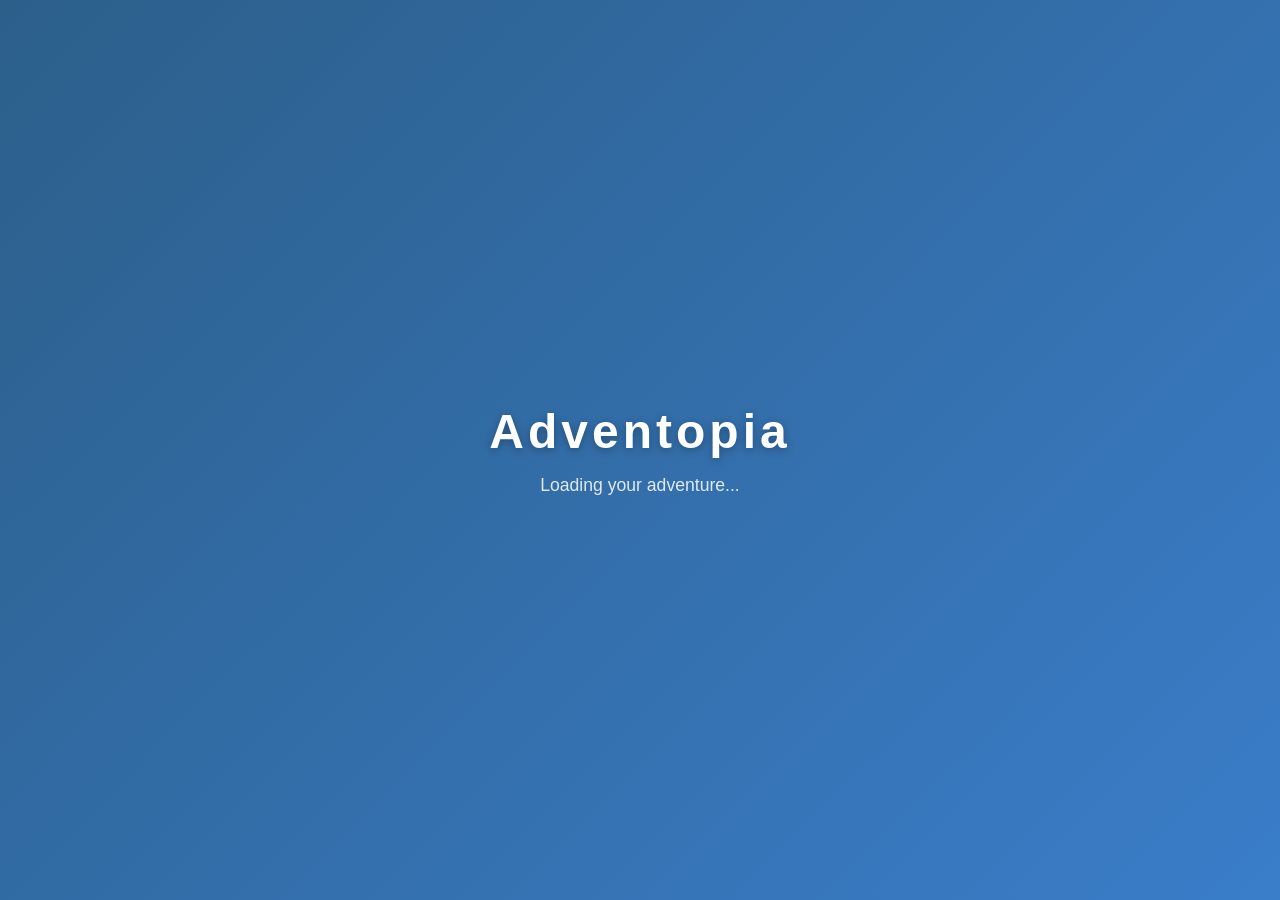
==== index.html @ 0a53fd62 "update" ====
<!DOCTYPE html>
<html lang="en">

<head>
  <meta charset="UTF-8" />
  <meta name="viewport" content="width=device-width, initial-scale=1.0" />
  <meta name="theme-color" content="#2C5F8A" />
  <meta name="description" content="Adventopia — Explore, Learn, Play" />
  
  <title>Adventopia</title>
  
  <!-- PWA Manifest -->
  <link rel="manifest" href="manifest.json" />
  
  <!-- Stylesheet -->
  <link rel="stylesheet" href="style.css" />
</head>

<body>
  
  <!-- LOADING SCREEN -->
  <div id="loading-screen">
    <h1>Adventopia</h1>
    <p>Loading your adventure...</p>
  </div>
  
  <!-- GAME CONTAINER -->
  <div id="game-container" class="hidden">
    
    <!-- HUD — top bar with inventory and buttons -->
    <div id="hud">
      <div id="inventory-bar"></div>
      <div id="hud-buttons">
        <button id="hint-btn">💡 Hint</button>
        <button id="audio-btn">🔊 Audio</button>
      </div>
    </div>
    
    <!-- SCENE AREA — where backgrounds and objects appear -->
    <div id="scene-area">
      <canvas id="game-canvas"></canvas>
    </div>
    
    <!-- DIALOGUE BOX — for NPC speech and story text -->
    <div id="dialogue-box" class="hidden">
      <p id="dialogue-text"></p>
      <button id="dialogue-close">OK</button>
    </div>
    
    <!-- PUZZLE OVERLAY — puzzle interface appears here -->
    <div id="puzzle-overlay" class="hidden">
      <div id="puzzle-container"></div>
    </div>
    
    <!-- HINT OVERLAY — Lumie appears here -->
    <div id="hint-overlay" class="hidden">
      <div id="hint-box">
        <p id="hint-text"></p>
        <button id="hint-close">Got it!</button>
      </div>
    </div>
    
    <!-- REWARD OVERLAY — badges and key pieces appear here -->
    <div id="reward-overlay" class="hidden">
      <div id="reward-box">
        <p id="reward-text"></p>
        <button id="reward-close">Brilliant!</button>
      </div>
    </div>
    
  </div>
  
  <!-- ERROR SCREEN -->
  <div id="error-screen" class="hidden">
    <h2>Oops!</h2>
    <p>Something didn't load correctly. Please restart the game.</p>
    <button onclick="location.reload()">Try Again</button>
  </div>
  
  <!-- Service Worker Registration -->
  <script>
    if ('serviceWorker' in navigator) {
      navigator.serviceWorker.register('service-worker.js')
        .then(() => console.log('Service Worker registered'))
        .catch((err) => console.log('Service Worker error:', err));
    }
  </script>
  
  <!-- Scene Art Engine -->
  <script src="scene-art.js"></script>

  <!-- Puzzle Logic -->
  <script src="puzzles.js"></script>

  <!-- Main Game Script -->
  <script src="main.js"></script>
  
</body>

</html>
---- style.css ----
/* =============================================
   ADVENTOPIA — Main Stylesheet
   ============================================= */

/* --- RESET & BASE --- */
* {
  margin: 0;
  padding: 0;
  box-sizing: border-box;
}

html, body {
  width: 100%;
  height: 100%;
  overflow: hidden;
  font-family: 'Segoe UI', Arial, sans-serif;
  background-color: #1a1a2e;
}

/* --- LOADING SCREEN --- */
#loading-screen {
  position: fixed;
  top: 0;
  left: 0;
  width: 100%;
  height: 100%;
  background: linear-gradient(135deg, #2C5F8A, #3A7DC9);
  display: flex;
  flex-direction: column;
  align-items: center;
  justify-content: center;
  z-index: 1000;
  color: white;
  text-align: center;
}

#loading-screen h1 {
  font-size: 3rem;
  font-weight: bold;
  letter-spacing: 4px;
  margin-bottom: 16px;
  text-shadow: 0 2px 8px rgba(0,0,0,0.3);
}

#loading-screen p {
  font-size: 1.1rem;
  opacity: 0.85;
}

/* --- UTILITY --- */
.hidden {
  display: none !important;
}

/* --- GAME CONTAINER --- */
#game-container {
  position: fixed;
  top: 0;
  left: 0;
  width: 100%;
  height: 100%;
  display: flex;
  flex-direction: column;
  background-color: #1a1a2e;
}

/* --- HUD --- */
#hud {
  width: 100%;
  height: 60px;
  background-color: #2C5F8A;
  display: flex;
  align-items: center;
  justify-content: space-between;
  padding: 0 16px;
  z-index: 100;
  box-shadow: 0 2px 6px rgba(0,0,0,0.3);
}

#inventory-bar {
  display: flex;
  align-items: center;
  gap: 8px;
  flex: 1;
}

.inventory-slot {
  width: 44px;
  height: 44px;
  background-color: rgba(255,255,255,0.15);
  border: 2px solid rgba(255,255,255,0.3);
  border-radius: 8px;
  display: flex;
  align-items: center;
  justify-content: center;
  font-size: 1.4rem;
}

#hud-buttons {
  display: flex;
  gap: 8px;
}

#hud-buttons button {
  background-color: rgba(255,255,255,0.2);
  color: white;
  border: 2px solid rgba(255,255,255,0.4);
  border-radius: 20px;
  padding: 6px 14px;
  font-size: 0.85rem;
  cursor: pointer;
  transition: background-color 0.2s;
}

#hud-buttons button:hover,
#hud-buttons button:active {
  background-color: rgba(255,255,255,0.35);
}

/* --- SCENE AREA --- */
#scene-area {
  flex: 1;
  position: relative;
  overflow: hidden;
  display: flex;
  align-items: center;
  justify-content: center;
}

#game-canvas {
  width: 100%;
  height: 100%;
  display: block;
}

/* --- DIALOGUE BOX --- */
#dialogue-box {
  position: absolute;
  bottom: 20px;
  left: 50%;
  transform: translateX(-50%);
  width: 90%;
  max-width: 600px;
  background-color: white;
  border-radius: 16px;
  padding: 20px 24px;
  box-shadow: 0 4px 20px rgba(0,0,0,0.3);
  z-index: 200;
  text-align: center;
}

#dialogue-text {
  font-size: 1rem;
  color: #333;
  line-height: 1.6;
  margin-bottom: 14px;
}

#dialogue-close {
  background-color: #2C5F8A;
  color: white;
  border: none;
  border-radius: 20px;
  padding: 8px 28px;
  font-size: 0.95rem;
  cursor: pointer;
  transition: background-color 0.2s;
}

#dialogue-close:hover,
#dialogue-close:active {
  background-color: #3A7DC9;
}

/* --- PUZZLE OVERLAY --- */
#puzzle-overlay {
  position: fixed;
  top: 0;
  left: 0;
  width: 100%;
  height: 100%;
  background-color: rgba(0,0,0,0.6);
  display: flex;
  align-items: center;
  justify-content: center;
  z-index: 300;
}

#puzzle-container {
  background-color: white;
  border-radius: 20px;
  padding: 28px;
  width: 90%;
  max-width: 560px;
  max-height: 85vh;
  overflow-y: auto;
  box-shadow: 0 8px 32px rgba(0,0,0,0.4);
  text-align: center;
}

/* --- HINT OVERLAY --- */
#hint-overlay {
  position: fixed;
  top: 0;
  left: 0;
  width: 100%;
  height: 100%;
  background-color: rgba(0,0,0,0.5);
  display: flex;
  align-items: center;
  justify-content: center;
  z-index: 400;
}

#hint-box {
  background: linear-gradient(135deg, #fffbe6, #fff8d0);
  border: 3px solid #f5c842;
  border-radius: 20px;
  padding: 28px;
  width: 85%;
  max-width: 460px;
  text-align: center;
  box-shadow: 0 6px 24px rgba(0,0,0,0.3);
}

#hint-text {
  font-size: 1rem;
  color: #444;
  line-height: 1.6;
  margin-bottom: 16px;
}

#hint-close {
  background-color: #f5c842;
  color: #333;
  border: none;
  border-radius: 20px;
  padding: 8px 28px;
  font-size: 0.95rem;
  cursor: pointer;
  font-weight: bold;
  transition: background-color 0.2s;
}

#hint-close:hover,
#hint-close:active {
  background-color: #e0b030;
}

/* --- REWARD OVERLAY --- */
#reward-overlay {
  position: fixed;
  top: 0;
  left: 0;
  width: 100%;
  height: 100%;
  background-color: rgba(0,0,0,0.55);
  display: flex;
  align-items: center;
  justify-content: center;
  z-index: 400;
}

#reward-box {
  background: linear-gradient(135deg, #e8f5e9, #c8e6c9);
  border: 3px solid #4CAF50;
  border-radius: 20px;
  padding: 32px;
  width: 85%;
  max-width: 460px;
  text-align: center;
  box-shadow: 0 6px 24px rgba(0,0,0,0.3);
}

#reward-text {
  font-size: 1.1rem;
  color: #2e7d32;
  line-height: 1.6;
  margin-bottom: 16px;
  font-weight: bold;
}

#reward-close {
  background-color: #4CAF50;
  color: white;
  border: none;
  border-radius: 20px;
  padding: 8px 28px;
  font-size: 0.95rem;
  cursor: pointer;
  font-weight: bold;
  transition: background-color 0.2s;
}

#reward-close:hover,
#reward-close:active {
  background-color: #388e3c;
}

/* --- ERROR SCREEN --- */
#error-screen {
  position: fixed;
  top: 0;
  left: 0;
  width: 100%;
  height: 100%;
  background-color: #1a1a2e;
  display: flex;
  flex-direction: column;
  align-items: center;
  justify-content: center;
  z-index: 999;
  color: white;
  text-align: center;
  padding: 24px;
}

#error-screen h2 {
  font-size: 2rem;
  margin-bottom: 12px;
  color: #ff6b6b;
}

#error-screen p {
  font-size: 1rem;
  opacity: 0.8;
  margin-bottom: 24px;
  max-width: 360px;
  line-height: 1.6;
}

#error-screen button {
  background-color: #3A7DC9;
  color: white;
  border: none;
  border-radius: 20px;
  padding: 10px 32px;
  font-size: 1rem;
  cursor: pointer;
}

/* --- RESPONSIVE --- */
@media (max-width: 480px) {
  #loading-screen h1 {
    font-size: 2.2rem;
  }

  #hud {
    height: 52px;
    padding: 0 10px;
  }

  .inventory-slot {
    width: 38px;
    height: 38px;
  }

  #puzzle-container {
    padding: 20px 16px;
  }
}
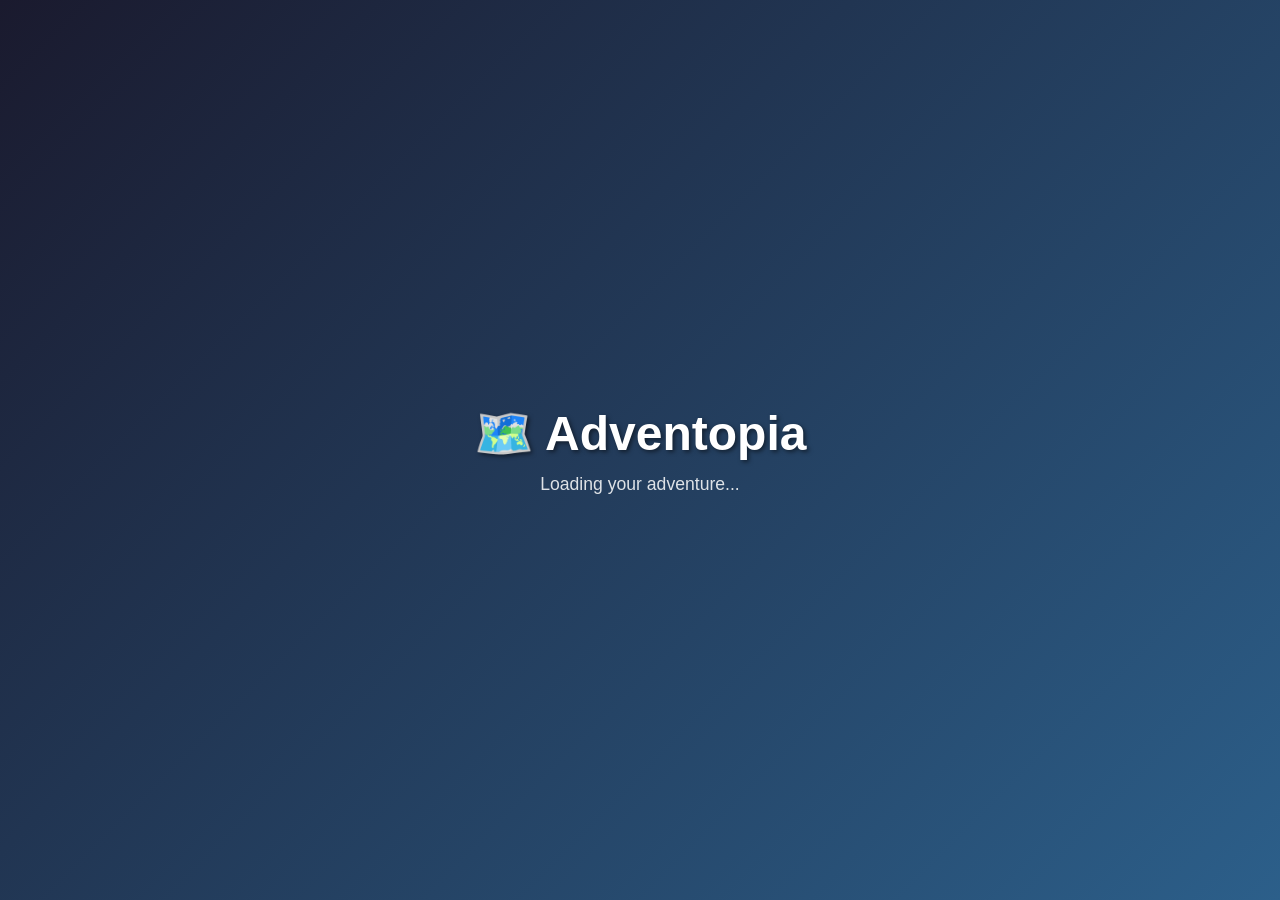
==== commit 0062da5d: "Feat: Implement PWA and landscape-only overhaul for Adventopia\n\nThis commit introduces a comprehen" ====
--- a/index.html
+++ b/index.html
@@ -1,26 +1,37 @@
 <!DOCTYPE html>
 <html lang="en">
-
 <head>
   <meta charset="UTF-8" />
-  <meta name="viewport" content="width=device-width, initial-scale=1.0" />
+  <meta name="viewport" content="width=device-width, initial-scale=1.0, viewport-fit=cover" />
   <meta name="theme-color" content="#2C5F8A" />
-  <meta name="description" content="Adventopia — Explore, Learn, Play" />
+  <meta name="description" content="Adventopia — Explore, Learn, Play. A story-driven educational adventure game." />
+  <meta name="apple-mobile-web-app-capable" content="yes" />
+  <meta name="apple-mobile-web-app-status-bar-style" content="black-translucent" />
+  <meta name="apple-mobile-web-app-title" content="Adventopia" />
   
   <title>Adventopia</title>
   
   <!-- PWA Manifest -->
   <link rel="manifest" href="manifest.json" />
   
+  <!-- Apple Touch Icon -->
+  <link rel="apple-touch-icon" href="assets/icons/icon-192.png" />
+  
   <!-- Stylesheet -->
   <link rel="stylesheet" href="style.css" />
 </head>
-
 <body>
+  
+  <!-- ORIENTATION WARNING
+       Shows if user is in portrait mode on mobile/tablet -->
+  <div id="orientation-warning">
+    <h2>📱 Please Rotate Your Device</h2>
+    <p>Adventopia is best played in landscape mode for the full experience. Please rotate your device to landscape.</p>
+  </div>
   
   <!-- LOADING SCREEN -->
   <div id="loading-screen">
-    <h1>Adventopia</h1>
+    <h1>🗺️ Adventopia</h1>
     <p>Loading your adventure...</p>
   </div>
   
@@ -31,8 +42,8 @@
     <div id="hud">
       <div id="inventory-bar"></div>
       <div id="hud-buttons">
-        <button id="hint-btn">💡 Hint</button>
-        <button id="audio-btn">🔊 Audio</button>
+        <button id="hint-btn" title="Get a hint">💡 Hint</button>
+        <button id="audio-btn" title="Toggle audio">🔊 Audio</button>
       </div>
     </div>
     
@@ -72,29 +83,92 @@
   
   <!-- ERROR SCREEN -->
   <div id="error-screen" class="hidden">
-    <h2>Oops!</h2>
+    <h2>⚠️ Oops!</h2>
     <p>Something didn't load correctly. Please restart the game.</p>
     <button onclick="location.reload()">Try Again</button>
   </div>
   
-  <!-- Service Worker Registration -->
+  <!-- Service Worker Registration & Orientation Lock -->
   <script>
-    if ('serviceWorker' in navigator) {
-      navigator.serviceWorker.register('service-worker.js')
-        .then(() => console.log('Service Worker registered'))
-        .catch((err) => console.log('Service Worker error:', err));
+    // -----------------------------------------------
+    // ORIENTATION DETECTION & LOCKING
+    // Detects portrait mode and shows warning
+    // Attempts to lock to landscape on supported devices
+    // -----------------------------------------------
+    
+    function checkOrientation() {
+      const warning = document.getElementById("orientation-warning");
+      const isPortrait = window.innerHeight > window.innerWidth;
+      
+      if (isPortrait) {
+        warning.classList.add("show");
+      } else {
+        warning.classList.remove("show");
+      }
     }
+    
+    // Check orientation on load and resize
+    window.addEventListener("load", checkOrientation);
+    window.addEventListener("resize", checkOrientation);
+    window.addEventListener("orientationchange", checkOrientation);
+    
+    // Attempt to lock orientation to landscape using Screen Orientation API
+    if (screen.orientation && screen.orientation.lock) {
+      screen.orientation.lock("landscape").catch(err => {
+        console.log("Orientation lock not supported or denied:", err);
+      });
+    }
+    
+    // -----------------------------------------------
+    // SERVICE WORKER REGISTRATION
+    // Enables offline play and PWA installation
+    // -----------------------------------------------
+    
+    if ("serviceWorker" in navigator) {
+      navigator.serviceWorker.register("service-worker.js")
+        .then(registration => {
+          console.log("[App] Service Worker registered successfully");
+          
+          // Check for updates periodically
+          setInterval(() => {
+            registration.update();
+          }, 60000); // Check every minute
+        })
+        .catch(err => {
+          console.warn("[App] Service Worker registration failed:", err);
+        });
+      
+      // Handle service worker updates
+      navigator.serviceWorker.addEventListener("controllerchange", () => {
+        console.log("[App] New Service Worker activated");
+      });
+    }
+    
+    // -----------------------------------------------
+    // PWA INSTALL PROMPT
+    // Allows users to install the app to home screen
+    // -----------------------------------------------
+    
+    let deferredPrompt;
+    
+    window.addEventListener("beforeinstallprompt", (e) => {
+      e.preventDefault();
+      deferredPrompt = e;
+      console.log("[App] Install prompt available");
+    });
+    
+    window.addEventListener("appinstalled", () => {
+      console.log("[App] PWA installed successfully");
+      deferredPrompt = null;
+    });
   </script>
   
   <!-- Scene Art Engine -->
   <script src="scene-art.js"></script>
-
   <!-- Puzzle Logic -->
   <script src="puzzles.js"></script>
-
   <!-- Main Game Script -->
   <script src="main.js"></script>
   
 </body>
-
-</html>+</html>
--- a/style.css
+++ b/style.css
@@ -1,8 +1,8 @@
 /* =============================================
-   ADVENTOPIA — Main Stylesheet
+   ADVENTOPIA — Landscape-Only Responsive CSS
+   Optimized for mobile, tablet, and desktop
    ============================================= */
 
-/* --- RESET & BASE --- */
 * {
   margin: 0;
   padding: 0;
@@ -12,19 +12,64 @@
 html, body {
   width: 100%;
   height: 100%;
+  font-family: 'Segoe UI', Tahoma, Geneva, Verdana, sans-serif;
+  background-color: #1a1a2e;
+  color: #333;
   overflow: hidden;
-  font-family: 'Segoe UI', Arial, sans-serif;
+  /* Force landscape orientation */
+  orientation: landscape;
+}
+
+/* -----------------------------------------------
+   ORIENTATION LOCK WARNING
+   Shows if user tries to use portrait mode
+   ----------------------------------------------- */
+
+#orientation-warning {
+  position: fixed;
+  top: 0;
+  left: 0;
+  width: 100%;
+  height: 100%;
   background-color: #1a1a2e;
-}
-
-/* --- LOADING SCREEN --- */
+  display: none;
+  flex-direction: column;
+  align-items: center;
+  justify-content: center;
+  z-index: 9999;
+  color: white;
+  text-align: center;
+  padding: 24px;
+}
+
+#orientation-warning.show {
+  display: flex;
+}
+
+#orientation-warning h2 {
+  font-size: 1.8rem;
+  margin-bottom: 16px;
+  color: #ffb347;
+}
+
+#orientation-warning p {
+  font-size: 1rem;
+  opacity: 0.9;
+  max-width: 300px;
+  line-height: 1.6;
+}
+
+/* -----------------------------------------------
+   LOADING SCREEN
+   ----------------------------------------------- */
+
 #loading-screen {
   position: fixed;
   top: 0;
   left: 0;
   width: 100%;
   height: 100%;
-  background: linear-gradient(135deg, #2C5F8A, #3A7DC9);
+  background: linear-gradient(135deg, #1a1a2e 0%, #2C5F8A 100%);
   display: flex;
   flex-direction: column;
   align-items: center;
@@ -36,27 +81,27 @@
 
 #loading-screen h1 {
   font-size: 3rem;
-  font-weight: bold;
-  letter-spacing: 4px;
-  margin-bottom: 16px;
-  text-shadow: 0 2px 8px rgba(0,0,0,0.3);
+  margin-bottom: 12px;
+  text-shadow: 2px 2px 4px rgba(0,0,0,0.5);
 }
 
 #loading-screen p {
   font-size: 1.1rem;
   opacity: 0.85;
-}
-
-/* --- UTILITY --- */
-.hidden {
-  display: none !important;
-}
-
-/* --- GAME CONTAINER --- */
+  animation: pulse 1.5s infinite;
+}
+
+@keyframes pulse {
+  0%, 100% { opacity: 0.85; }
+  50% { opacity: 0.5; }
+}
+
+/* -----------------------------------------------
+   GAME CONTAINER
+   Main game layout with HUD and scene
+   ----------------------------------------------- */
+
 #game-container {
-  position: fixed;
-  top: 0;
-  left: 0;
   width: 100%;
   height: 100%;
   display: flex;
@@ -64,7 +109,18 @@
   background-color: #1a1a2e;
 }
 
-/* --- HUD --- */
+#game-container.hidden,
+#loading-screen.hidden,
+#error-screen.hidden,
+#orientation-warning.hidden {
+  display: none !important;
+}
+
+/* -----------------------------------------------
+   HUD (Heads-Up Display)
+   Top bar with inventory and control buttons
+   ----------------------------------------------- */
+
 #hud {
   width: 100%;
   height: 60px;
@@ -75,6 +131,7 @@
   padding: 0 16px;
   z-index: 100;
   box-shadow: 0 2px 6px rgba(0,0,0,0.3);
+  flex-shrink: 0;
 }
 
 #inventory-bar {
@@ -82,6 +139,22 @@
   align-items: center;
   gap: 8px;
   flex: 1;
+  overflow-x: auto;
+  max-width: calc(100% - 180px);
+}
+
+#inventory-bar::-webkit-scrollbar {
+  height: 4px;
+}
+
+#inventory-bar::-webkit-scrollbar-track {
+  background: rgba(255,255,255,0.1);
+  border-radius: 2px;
+}
+
+#inventory-bar::-webkit-scrollbar-thumb {
+  background: rgba(255,255,255,0.3);
+  border-radius: 2px;
 }
 
 .inventory-slot {
@@ -94,11 +167,20 @@
   align-items: center;
   justify-content: center;
   font-size: 1.4rem;
+  flex-shrink: 0;
+  cursor: pointer;
+  transition: all 0.2s;
+}
+
+.inventory-slot:hover {
+  background-color: rgba(255,255,255,0.25);
+  transform: scale(1.05);
 }
 
 #hud-buttons {
   display: flex;
   gap: 8px;
+  flex-shrink: 0;
 }
 
 #hud-buttons button {
@@ -110,14 +192,21 @@
   font-size: 0.85rem;
   cursor: pointer;
   transition: background-color 0.2s;
+  white-space: nowrap;
+  user-select: none;
 }
 
 #hud-buttons button:hover,
 #hud-buttons button:active {
   background-color: rgba(255,255,255,0.35);
-}
-
-/* --- SCENE AREA --- */
+  transform: scale(1.05);
+}
+
+/* -----------------------------------------------
+   SCENE AREA
+   Main game canvas and interactive area
+   ----------------------------------------------- */
+
 #scene-area {
   flex: 1;
   position: relative;
@@ -125,15 +214,23 @@
   display: flex;
   align-items: center;
   justify-content: center;
+  background-color: #0f0f1e;
 }
 
 #game-canvas {
   width: 100%;
   height: 100%;
   display: block;
-}
-
-/* --- DIALOGUE BOX --- */
+  image-rendering: crisp-edges;
+  image-rendering: pixelated;
+  touch-action: none;
+}
+
+/* -----------------------------------------------
+   DIALOGUE BOX
+   NPC dialogue and story text
+   ----------------------------------------------- */
+
 #dialogue-box {
   position: absolute;
   bottom: 20px;
@@ -147,6 +244,18 @@
   box-shadow: 0 4px 20px rgba(0,0,0,0.3);
   z-index: 200;
   text-align: center;
+  animation: slideUp 0.3s ease-out;
+}
+
+@keyframes slideUp {
+  from {
+    opacity: 0;
+    transform: translateX(-50%) translateY(20px);
+  }
+  to {
+    opacity: 1;
+    transform: translateX(-50%) translateY(0);
+  }
 }
 
 #dialogue-text {
@@ -165,6 +274,7 @@
   font-size: 0.95rem;
   cursor: pointer;
   transition: background-color 0.2s;
+  user-select: none;
 }
 
 #dialogue-close:hover,
@@ -172,7 +282,11 @@
   background-color: #3A7DC9;
 }
 
-/* --- PUZZLE OVERLAY --- */
+/* -----------------------------------------------
+   PUZZLE OVERLAY
+   Puzzle interface container
+   ----------------------------------------------- */
+
 #puzzle-overlay {
   position: fixed;
   top: 0;
@@ -184,6 +298,12 @@
   align-items: center;
   justify-content: center;
   z-index: 300;
+  animation: fadeIn 0.2s ease-out;
+}
+
+@keyframes fadeIn {
+  from { opacity: 0; }
+  to { opacity: 1; }
 }
 
 #puzzle-container {
@@ -198,7 +318,29 @@
   text-align: center;
 }
 
-/* --- HINT OVERLAY --- */
+#puzzle-container::-webkit-scrollbar {
+  width: 8px;
+}
+
+#puzzle-container::-webkit-scrollbar-track {
+  background: #f1f1f1;
+  border-radius: 4px;
+}
+
+#puzzle-container::-webkit-scrollbar-thumb {
+  background: #2C5F8A;
+  border-radius: 4px;
+}
+
+#puzzle-container::-webkit-scrollbar-thumb:hover {
+  background: #3A7DC9;
+}
+
+/* -----------------------------------------------
+   HINT OVERLAY
+   Lumie the hint character
+   ----------------------------------------------- */
+
 #hint-overlay {
   position: fixed;
   top: 0;
@@ -210,6 +352,7 @@
   align-items: center;
   justify-content: center;
   z-index: 400;
+  animation: fadeIn 0.2s ease-out;
 }
 
 #hint-box {
@@ -221,6 +364,21 @@
   max-width: 460px;
   text-align: center;
   box-shadow: 0 6px 24px rgba(0,0,0,0.3);
+  animation: bounceIn 0.4s ease-out;
+}
+
+@keyframes bounceIn {
+  0% {
+    opacity: 0;
+    transform: scale(0.8);
+  }
+  50% {
+    transform: scale(1.05);
+  }
+  100% {
+    opacity: 1;
+    transform: scale(1);
+  }
 }
 
 #hint-text {
@@ -240,6 +398,7 @@
   cursor: pointer;
   font-weight: bold;
   transition: background-color 0.2s;
+  user-select: none;
 }
 
 #hint-close:hover,
@@ -247,7 +406,11 @@
   background-color: #e0b030;
 }
 
-/* --- REWARD OVERLAY --- */
+/* -----------------------------------------------
+   REWARD OVERLAY
+   Badges and key pieces celebration
+   ----------------------------------------------- */
+
 #reward-overlay {
   position: fixed;
   top: 0;
@@ -259,6 +422,7 @@
   align-items: center;
   justify-content: center;
   z-index: 400;
+  animation: fadeIn 0.2s ease-out;
 }
 
 #reward-box {
@@ -270,6 +434,7 @@
   max-width: 460px;
   text-align: center;
   box-shadow: 0 6px 24px rgba(0,0,0,0.3);
+  animation: bounceIn 0.4s ease-out;
 }
 
 #reward-text {
@@ -290,6 +455,7 @@
   cursor: pointer;
   font-weight: bold;
   transition: background-color 0.2s;
+  user-select: none;
 }
 
 #reward-close:hover,
@@ -297,7 +463,10 @@
   background-color: #388e3c;
 }
 
-/* --- ERROR SCREEN --- */
+/* -----------------------------------------------
+   ERROR SCREEN
+   ----------------------------------------------- */
+
 #error-screen {
   position: fixed;
   top: 0;
@@ -337,14 +506,20 @@
   padding: 10px 32px;
   font-size: 1rem;
   cursor: pointer;
-}
-
-/* --- RESPONSIVE --- */
-@media (max-width: 480px) {
-  #loading-screen h1 {
-    font-size: 2.2rem;
-  }
-
+  user-select: none;
+}
+
+#error-screen button:hover {
+  background-color: #4a8dd9;
+}
+
+/* -----------------------------------------------
+   RESPONSIVE DESIGN
+   Landscape-optimized breakpoints
+   ----------------------------------------------- */
+
+/* Mobile Landscape (320px - 767px width) */
+@media (max-width: 767px) {
   #hud {
     height: 52px;
     padding: 0 10px;
@@ -353,9 +528,152 @@
   .inventory-slot {
     width: 38px;
     height: 38px;
+    font-size: 1.2rem;
+  }
+
+  #hud-buttons button {
+    padding: 4px 10px;
+    font-size: 0.75rem;
+  }
+
+  #dialogue-box {
+    width: 85%;
+    max-width: 500px;
+    padding: 16px 20px;
+    bottom: 12px;
+  }
+
+  #dialogue-text {
+    font-size: 0.95rem;
   }
 
   #puzzle-container {
+    width: 95%;
+    max-width: 480px;
     padding: 20px 16px;
-  }
-}+    max-height: 80vh;
+  }
+
+  #hint-box,
+  #reward-box {
+    width: 90%;
+    max-width: 420px;
+    padding: 20px;
+  }
+
+  #hint-text,
+  #reward-text {
+    font-size: 0.95rem;
+  }
+}
+
+/* Tablet Landscape (768px - 1024px width) */
+@media (min-width: 768px) and (max-width: 1024px) {
+  #hud {
+    height: 64px;
+    padding: 0 20px;
+  }
+
+  .inventory-slot {
+    width: 48px;
+    height: 48px;
+    font-size: 1.5rem;
+  }
+
+  #hud-buttons button {
+    padding: 8px 16px;
+    font-size: 0.9rem;
+  }
+
+  #dialogue-box {
+    width: 80%;
+    max-width: 650px;
+    padding: 22px 28px;
+  }
+
+  #puzzle-container {
+    width: 85%;
+    max-width: 600px;
+    padding: 32px;
+    max-height: 82vh;
+  }
+
+  #hint-box,
+  #reward-box {
+    width: 80%;
+    max-width: 500px;
+    padding: 28px;
+  }
+}
+
+/* Desktop Landscape (1025px and above) */
+@media (min-width: 1025px) {
+  #hud {
+    height: 70px;
+    padding: 0 24px;
+  }
+
+  .inventory-slot {
+    width: 52px;
+    height: 52px;
+    font-size: 1.6rem;
+  }
+
+  #hud-buttons button {
+    padding: 10px 20px;
+    font-size: 1rem;
+  }
+
+  #dialogue-box {
+    width: 75%;
+    max-width: 700px;
+    padding: 24px 32px;
+  }
+
+  #puzzle-container {
+    width: 80%;
+    max-width: 700px;
+    padding: 36px;
+    max-height: 85vh;
+  }
+
+  #hint-box,
+  #reward-box {
+    width: 75%;
+    max-width: 550px;
+    padding: 32px;
+  }
+
+  #hint-text,
+  #reward-text {
+    font-size: 1.1rem;
+  }
+}
+
+/* -----------------------------------------------
+   TOUCH OPTIMIZATION
+   For mobile and tablet devices
+   ----------------------------------------------- */
+
+@media (hover: none) and (pointer: coarse) {
+  button {
+    min-height: 44px;
+    min-width: 44px;
+  }
+
+  .inventory-slot {
+    min-height: 44px;
+    min-width: 44px;
+  }
+}
+
+/* -----------------------------------------------
+   HIGH DPI SCREENS
+   Retina and 4K displays
+   ----------------------------------------------- */
+
+@media (min-device-pixel-ratio: 2), (min-resolution: 192dpi) {
+  #game-canvas {
+    image-rendering: -webkit-optimize-contrast;
+  }
+}
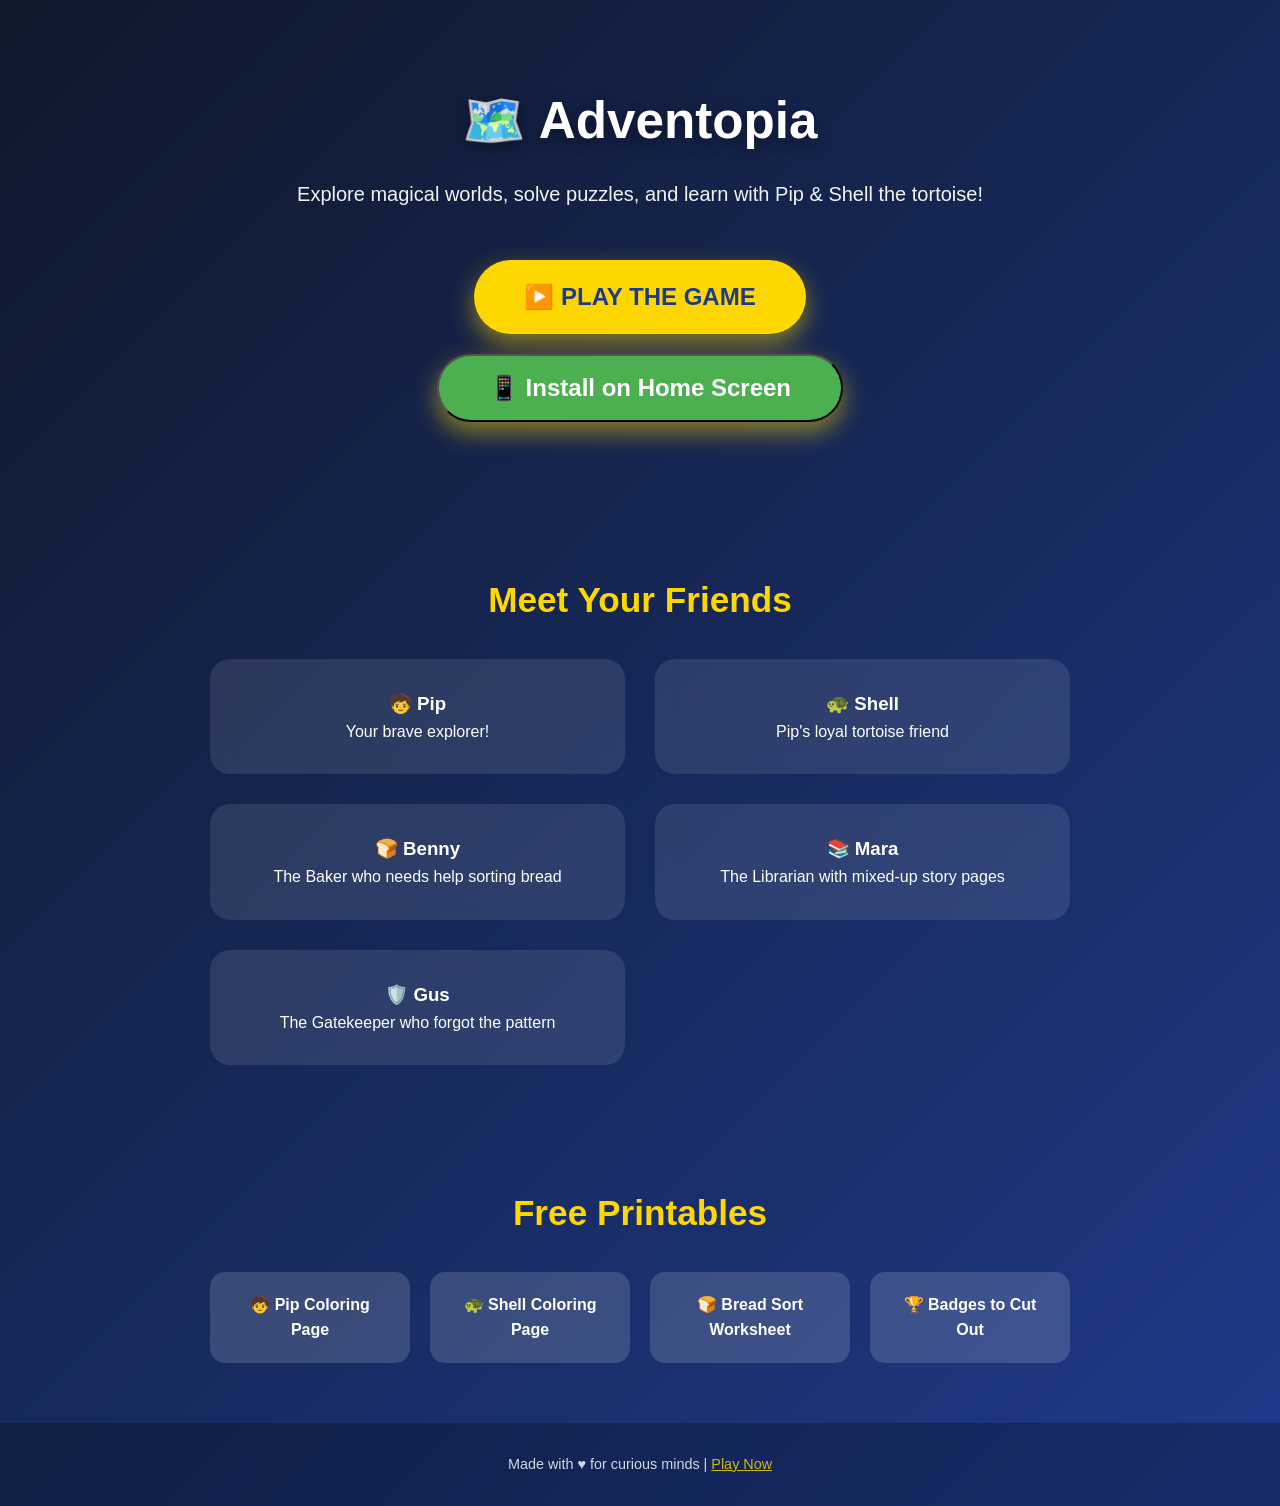
==== commit 5d1caae9: "update" ====
--- a/index.html
+++ b/index.html
@@ -1,174 +1,63 @@
 <!DOCTYPE html>
 <html lang="en">
 <head>
-  <meta charset="UTF-8" />
-  <meta name="viewport" content="width=device-width, initial-scale=1.0, viewport-fit=cover" />
-  <meta name="theme-color" content="#2C5F8A" />
-  <meta name="description" content="Adventopia — Explore, Learn, Play. A story-driven educational adventure game." />
-  <meta name="apple-mobile-web-app-capable" content="yes" />
-  <meta name="apple-mobile-web-app-status-bar-style" content="black-translucent" />
-  <meta name="apple-mobile-web-app-title" content="Adventopia" />
-  
-  <title>Adventopia</title>
-  
-  <!-- PWA Manifest -->
-  <link rel="manifest" href="manifest.json" />
-  
-  <!-- Apple Touch Icon -->
-  <link rel="apple-touch-icon" href="assets/icons/icon-192.png" />
-  
-  <!-- Stylesheet -->
-  <link rel="stylesheet" href="style.css" />
+  <meta charset="UTF-8">
+  <meta name="viewport" content="width=device-width, initial-scale=1.0">
+  <title>Adventopia – Magical Learning Adventures</title>
+  <style>
+    * { margin:0; padding:0; box-sizing:border-box; }
+    body { font-family:'Segoe UI',Arial,sans-serif; background:linear-gradient(135deg,#0f172a,#1e3a8a); color:white; text-align:center; line-height:1.6; }
+    .hero { padding:80px 20px; max-width:800px; margin:0 auto; }
+    h1 { font-size:3.2rem; margin-bottom:16px; text-shadow:0 4px 15px rgba(0,0,0,0.4); }
+    .lead { font-size:1.25rem; opacity:0.95; margin-bottom:40px; }
+    .btn { display:inline-block; padding:18px 50px; margin:10px; background:#FFD700; color:#1e3a8a; border-radius:50px; text-decoration:none; font-weight:bold; font-size:1.5rem; box-shadow:0 10px 25px rgba(255,215,0,0.5); }
+    .btn.install { background:#4CAF50; color:white; }
+    section { padding:60px 20px; max-width:900px; margin:0 auto; }
+    h2 { font-size:2.2rem; margin-bottom:30px; color:#FFD700; }
+    .gallery { display:grid; grid-template-columns:repeat(auto-fit,minmax(280px,1fr)); gap:30px; }
+    .card { background:rgba(255,255,255,0.1); border-radius:20px; padding:30px; backdrop-filter:blur(10px); }
+    .printables-grid { display:grid; grid-template-columns:repeat(auto-fit,minmax(200px,1fr)); gap:20px; }
+    .print-link { background:rgba(255,255,255,0.15); padding:20px; border-radius:15px; text-decoration:none; color:white; font-weight:bold; }
+    footer { background:rgba(0,0,0,0.3); padding:30px; font-size:0.9rem; opacity:0.8; }
+  </style>
 </head>
 <body>
-  
-  <!-- ORIENTATION WARNING
-       Shows if user is in portrait mode on mobile/tablet -->
-  <div id="orientation-warning">
-    <h2>📱 Please Rotate Your Device</h2>
-    <p>Adventopia is best played in landscape mode for the full experience. Please rotate your device to landscape.</p>
+  <div class="hero">
+    <h1>🗺️ Adventopia</h1>
+    <p class="lead">Explore magical worlds, solve puzzles, and learn with Pip & Shell the tortoise!</p>
+    <a href="game/" class="btn">▶️ PLAY THE GAME</a>
+    <button onclick="promptInstall()" class="btn install">📱 Install on Home Screen</button>
   </div>
-  
-  <!-- LOADING SCREEN -->
-  <div id="loading-screen">
-    <h1>🗺️ Adventopia</h1>
-    <p>Loading your adventure...</p>
-  </div>
-  
-  <!-- GAME CONTAINER -->
-  <div id="game-container" class="hidden">
-    
-    <!-- HUD — top bar with inventory and buttons -->
-    <div id="hud">
-      <div id="inventory-bar"></div>
-      <div id="hud-buttons">
-        <button id="hint-btn" title="Get a hint">💡 Hint</button>
-        <button id="audio-btn" title="Toggle audio">🔊 Audio</button>
-      </div>
+
+  <section>
+    <h2>Meet Your Friends</h2>
+    <div class="gallery">
+      <div class="card"><h3>🧒 Pip</h3><p>Your brave explorer!</p></div>
+      <div class="card"><h3>🐢 Shell</h3><p>Pip's loyal tortoise friend</p></div>
+      <div class="card"><h3>🍞 Benny</h3><p>The Baker who needs help sorting bread</p></div>
+      <div class="card"><h3>📚 Mara</h3><p>The Librarian with mixed-up story pages</p></div>
+      <div class="card"><h3>🛡️ Gus</h3><p>The Gatekeeper who forgot the pattern</p></div>
     </div>
-    
-    <!-- SCENE AREA — where backgrounds and objects appear -->
-    <div id="scene-area">
-      <canvas id="game-canvas"></canvas>
+  </section>
+
+  <section>
+    <h2>Free Printables</h2>
+    <div class="printables-grid">
+      <a href="printables/coloring-pip.html" class="print-link" target="_blank">🧒 Pip Coloring Page</a>
+      <a href="printables/coloring-shell.html" class="print-link" target="_blank">🐢 Shell Coloring Page</a>
+      <a href="printables/bread-sort-worksheet.html" class="print-link" target="_blank">🍞 Bread Sort Worksheet</a>
+      <a href="printables/badges-print.html" class="print-link" target="_blank">🏆 Badges to Cut Out</a>
     </div>
-    
-    <!-- DIALOGUE BOX — for NPC speech and story text -->
-    <div id="dialogue-box" class="hidden">
-      <p id="dialogue-text"></p>
-      <button id="dialogue-close">OK</button>
-    </div>
-    
-    <!-- PUZZLE OVERLAY — puzzle interface appears here -->
-    <div id="puzzle-overlay" class="hidden">
-      <div id="puzzle-container"></div>
-    </div>
-    
-    <!-- HINT OVERLAY — Lumie appears here -->
-    <div id="hint-overlay" class="hidden">
-      <div id="hint-box">
-        <p id="hint-text"></p>
-        <button id="hint-close">Got it!</button>
-      </div>
-    </div>
-    
-    <!-- REWARD OVERLAY — badges and key pieces appear here -->
-    <div id="reward-overlay" class="hidden">
-      <div id="reward-box">
-        <p id="reward-text"></p>
-        <button id="reward-close">Brilliant!</button>
-      </div>
-    </div>
-    
-  </div>
-  
-  <!-- ERROR SCREEN -->
-  <div id="error-screen" class="hidden">
-    <h2>⚠️ Oops!</h2>
-    <p>Something didn't load correctly. Please restart the game.</p>
-    <button onclick="location.reload()">Try Again</button>
-  </div>
-  
-  <!-- Service Worker Registration & Orientation Lock -->
+  </section>
+
+  <footer>
+    <p>Made with ♥ for curious minds | <a href="game/" style="color:#FFD700;">Play Now</a></p>
+  </footer>
+
   <script>
-    // -----------------------------------------------
-    // ORIENTATION DETECTION & LOCKING
-    // Detects portrait mode and shows warning
-    // Attempts to lock to landscape on supported devices
-    // -----------------------------------------------
-    
-    function checkOrientation() {
-      const warning = document.getElementById("orientation-warning");
-      const isPortrait = window.innerHeight > window.innerWidth;
-      
-      if (isPortrait) {
-        warning.classList.add("show");
-      } else {
-        warning.classList.remove("show");
-      }
+    function promptInstall() {
+      alert("Open the game page first, then tap the menu (⋯) and choose 'Add to Home screen'.\n\nThis makes Adventopia feel like a real app! ✨");
     }
-    
-    // Check orientation on load and resize
-    window.addEventListener("load", checkOrientation);
-    window.addEventListener("resize", checkOrientation);
-    window.addEventListener("orientationchange", checkOrientation);
-    
-    // Attempt to lock orientation to landscape using Screen Orientation API
-    if (screen.orientation && screen.orientation.lock) {
-      screen.orientation.lock("landscape").catch(err => {
-        console.log("Orientation lock not supported or denied:", err);
-      });
-    }
-    
-    // -----------------------------------------------
-    // SERVICE WORKER REGISTRATION
-    // Enables offline play and PWA installation
-    // -----------------------------------------------
-    
-    if ("serviceWorker" in navigator) {
-      navigator.serviceWorker.register("service-worker.js")
-        .then(registration => {
-          console.log("[App] Service Worker registered successfully");
-          
-          // Check for updates periodically
-          setInterval(() => {
-            registration.update();
-          }, 60000); // Check every minute
-        })
-        .catch(err => {
-          console.warn("[App] Service Worker registration failed:", err);
-        });
-      
-      // Handle service worker updates
-      navigator.serviceWorker.addEventListener("controllerchange", () => {
-        console.log("[App] New Service Worker activated");
-      });
-    }
-    
-    // -----------------------------------------------
-    // PWA INSTALL PROMPT
-    // Allows users to install the app to home screen
-    // -----------------------------------------------
-    
-    let deferredPrompt;
-    
-    window.addEventListener("beforeinstallprompt", (e) => {
-      e.preventDefault();
-      deferredPrompt = e;
-      console.log("[App] Install prompt available");
-    });
-    
-    window.addEventListener("appinstalled", () => {
-      console.log("[App] PWA installed successfully");
-      deferredPrompt = null;
-    });
   </script>
-  
-  <!-- Scene Art Engine -->
-  <script src="scene-art.js"></script>
-  <!-- Puzzle Logic -->
-  <script src="puzzles.js"></script>
-  <!-- Main Game Script -->
-  <script src="main.js"></script>
-  
 </body>
-</html>
+</html>
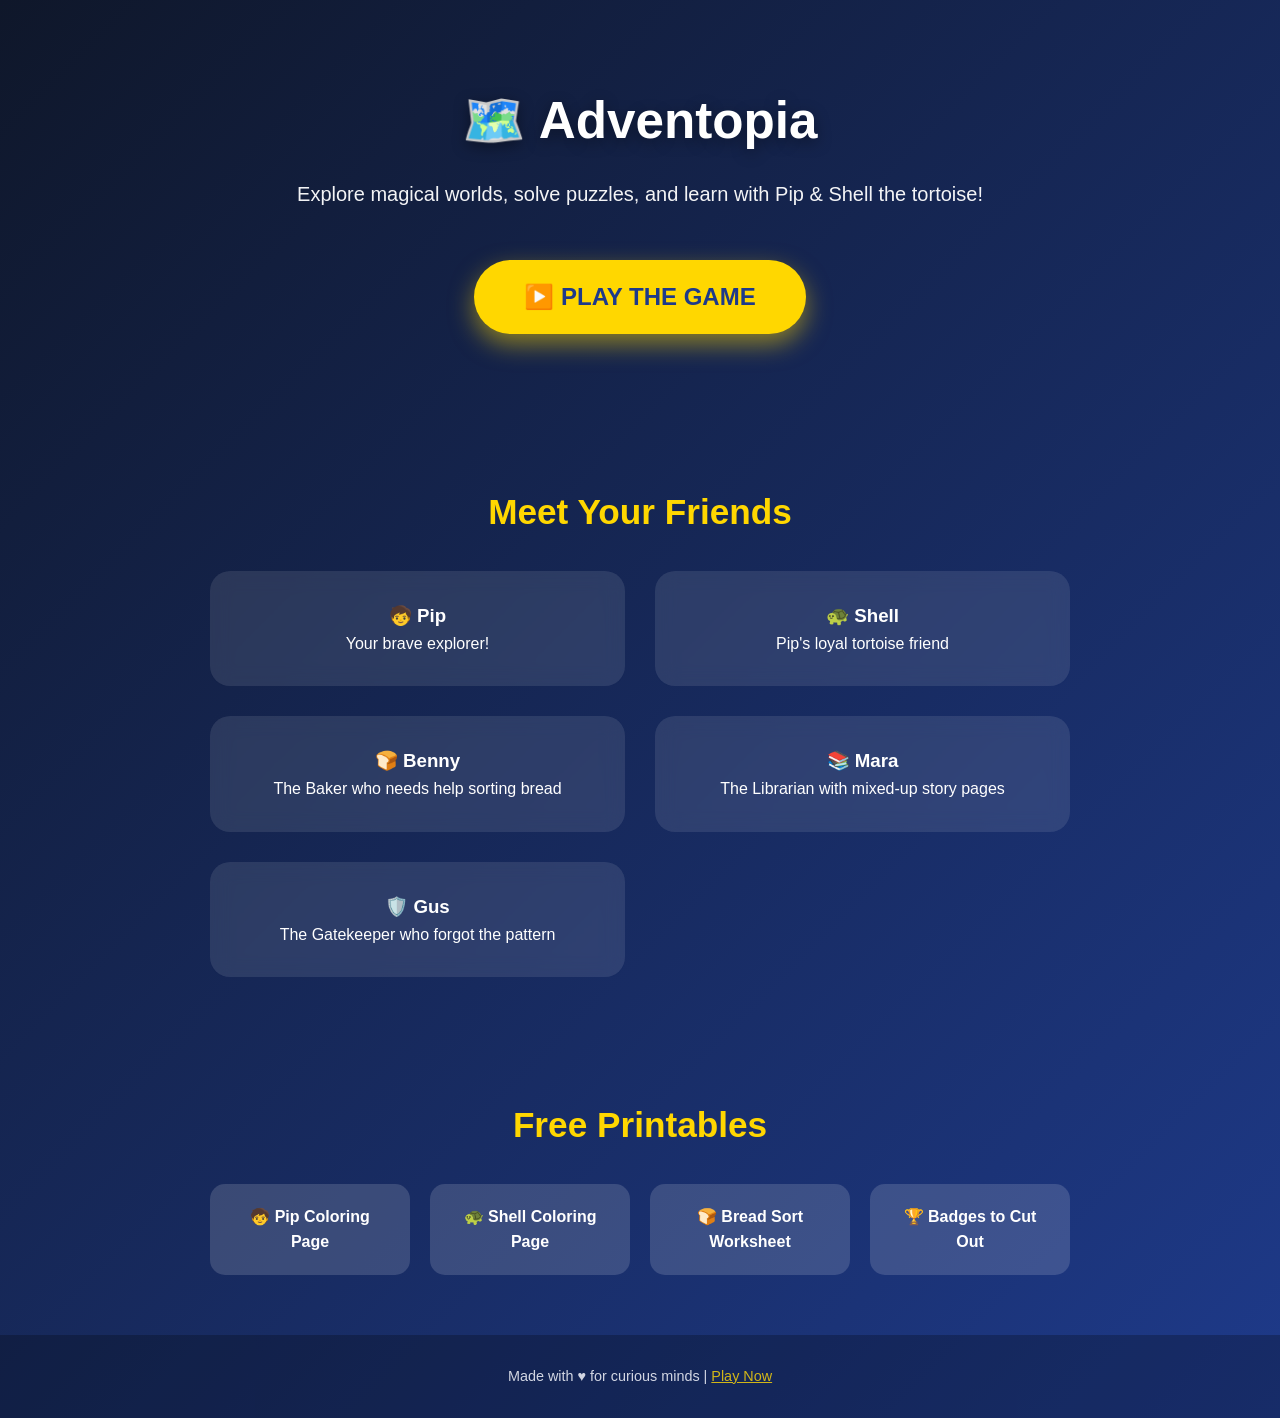
==== commit ace65818: "update" ====
--- a/index.html
+++ b/index.html
@@ -2,6 +2,21 @@
 <html lang="en">
 <head>
   <meta charset="UTF-8">
+  <!-- Social Share / OG Meta Tags -->
+  <meta property="og:title" content="Adventopia — Explore. Learn. Play." />
+  <meta property="og:description" content="A magical story-driven adventure game for curious minds. Solve puzzles, collect badges, and explore The Learning Village!" />
+  <meta property="og:image" content="https://kynaruniverse.github.io/adventopia/og-image.png" />
+  <meta property="og:image:width" content="1200" />
+  <meta property="og:image:height" content="630" />
+  <meta property="og:type" content="website" />
+  <meta property="og:url" content="https://kynaruniverse.github.io/adventopia" />
+
+  <!-- Twitter/X Card -->
+  <meta name="twitter:card" content="summary_large_image" />
+  <meta name="twitter:title" content="Adventopia — Explore. Learn. Play." />
+  <meta name="twitter:description" content="A magical story-driven adventure game for curious minds. Solve puzzles, collect badges, and explore The Learning Village!" />
+  <meta name="twitter:image" content="https://kynaruniverse.github.io/adventopia/og-image.png" />
+  <link rel="icon" type="image/png" href="game/assets/icons/icon-192.png" />
   <meta name="viewport" content="width=device-width, initial-scale=1.0">
   <title>Adventopia – Magical Learning Adventures</title>
   <style>
@@ -11,7 +26,6 @@
     h1 { font-size:3.2rem; margin-bottom:16px; text-shadow:0 4px 15px rgba(0,0,0,0.4); }
     .lead { font-size:1.25rem; opacity:0.95; margin-bottom:40px; }
     .btn { display:inline-block; padding:18px 50px; margin:10px; background:#FFD700; color:#1e3a8a; border-radius:50px; text-decoration:none; font-weight:bold; font-size:1.5rem; box-shadow:0 10px 25px rgba(255,215,0,0.5); }
-    .btn.install { background:#4CAF50; color:white; }
     section { padding:60px 20px; max-width:900px; margin:0 auto; }
     h2 { font-size:2.2rem; margin-bottom:30px; color:#FFD700; }
     .gallery { display:grid; grid-template-columns:repeat(auto-fit,minmax(280px,1fr)); gap:30px; }
@@ -25,8 +39,7 @@
   <div class="hero">
     <h1>🗺️ Adventopia</h1>
     <p class="lead">Explore magical worlds, solve puzzles, and learn with Pip & Shell the tortoise!</p>
-    <a href="game/" class="btn">▶️ PLAY THE GAME</a>
-    <button onclick="promptInstall()" class="btn install">📱 Install on Home Screen</button>
+    <a href="game/index.html" class="btn">▶️ PLAY THE GAME</a>
   </div>
 
   <section>
@@ -54,10 +67,5 @@
     <p>Made with ♥ for curious minds | <a href="game/" style="color:#FFD700;">Play Now</a></p>
   </footer>
 
-  <script>
-    function promptInstall() {
-      alert("Open the game page first, then tap the menu (⋯) and choose 'Add to Home screen'.\n\nThis makes Adventopia feel like a real app! ✨");
-    }
-  </script>
 </body>
 </html>
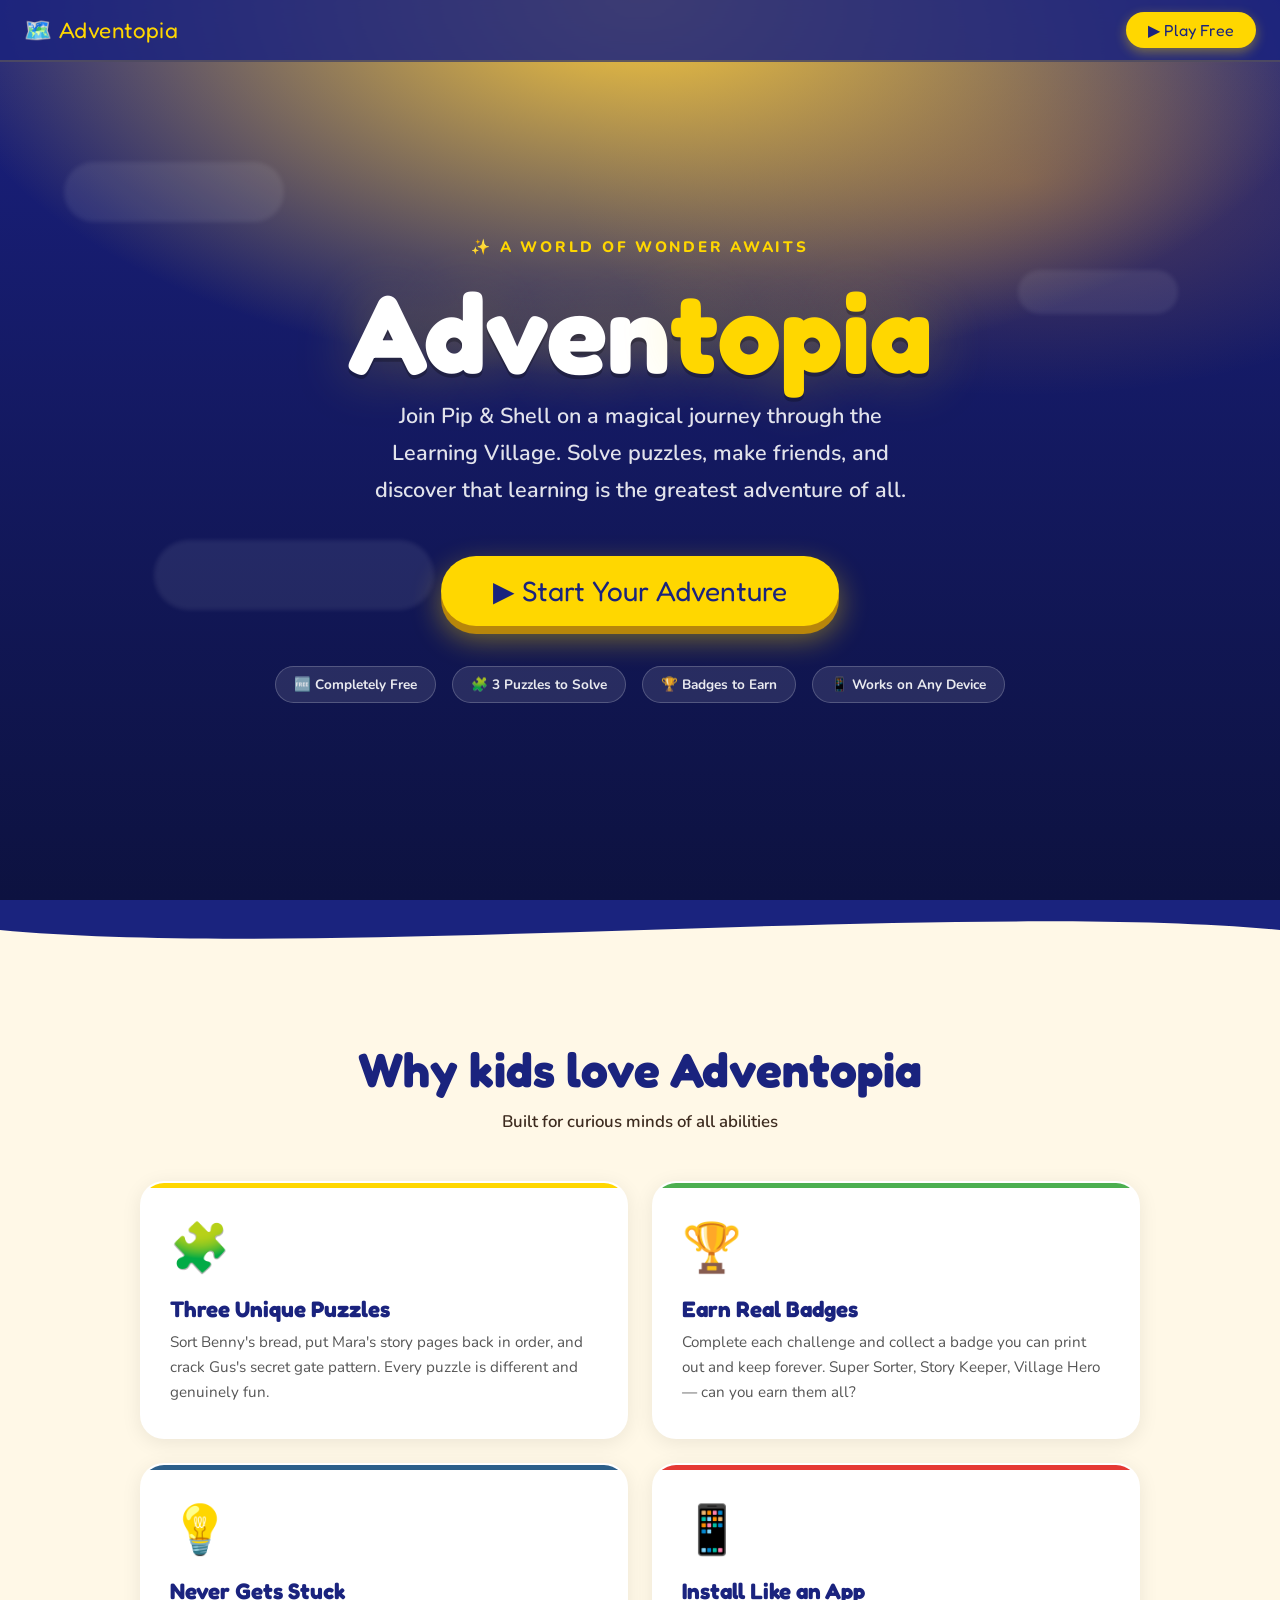
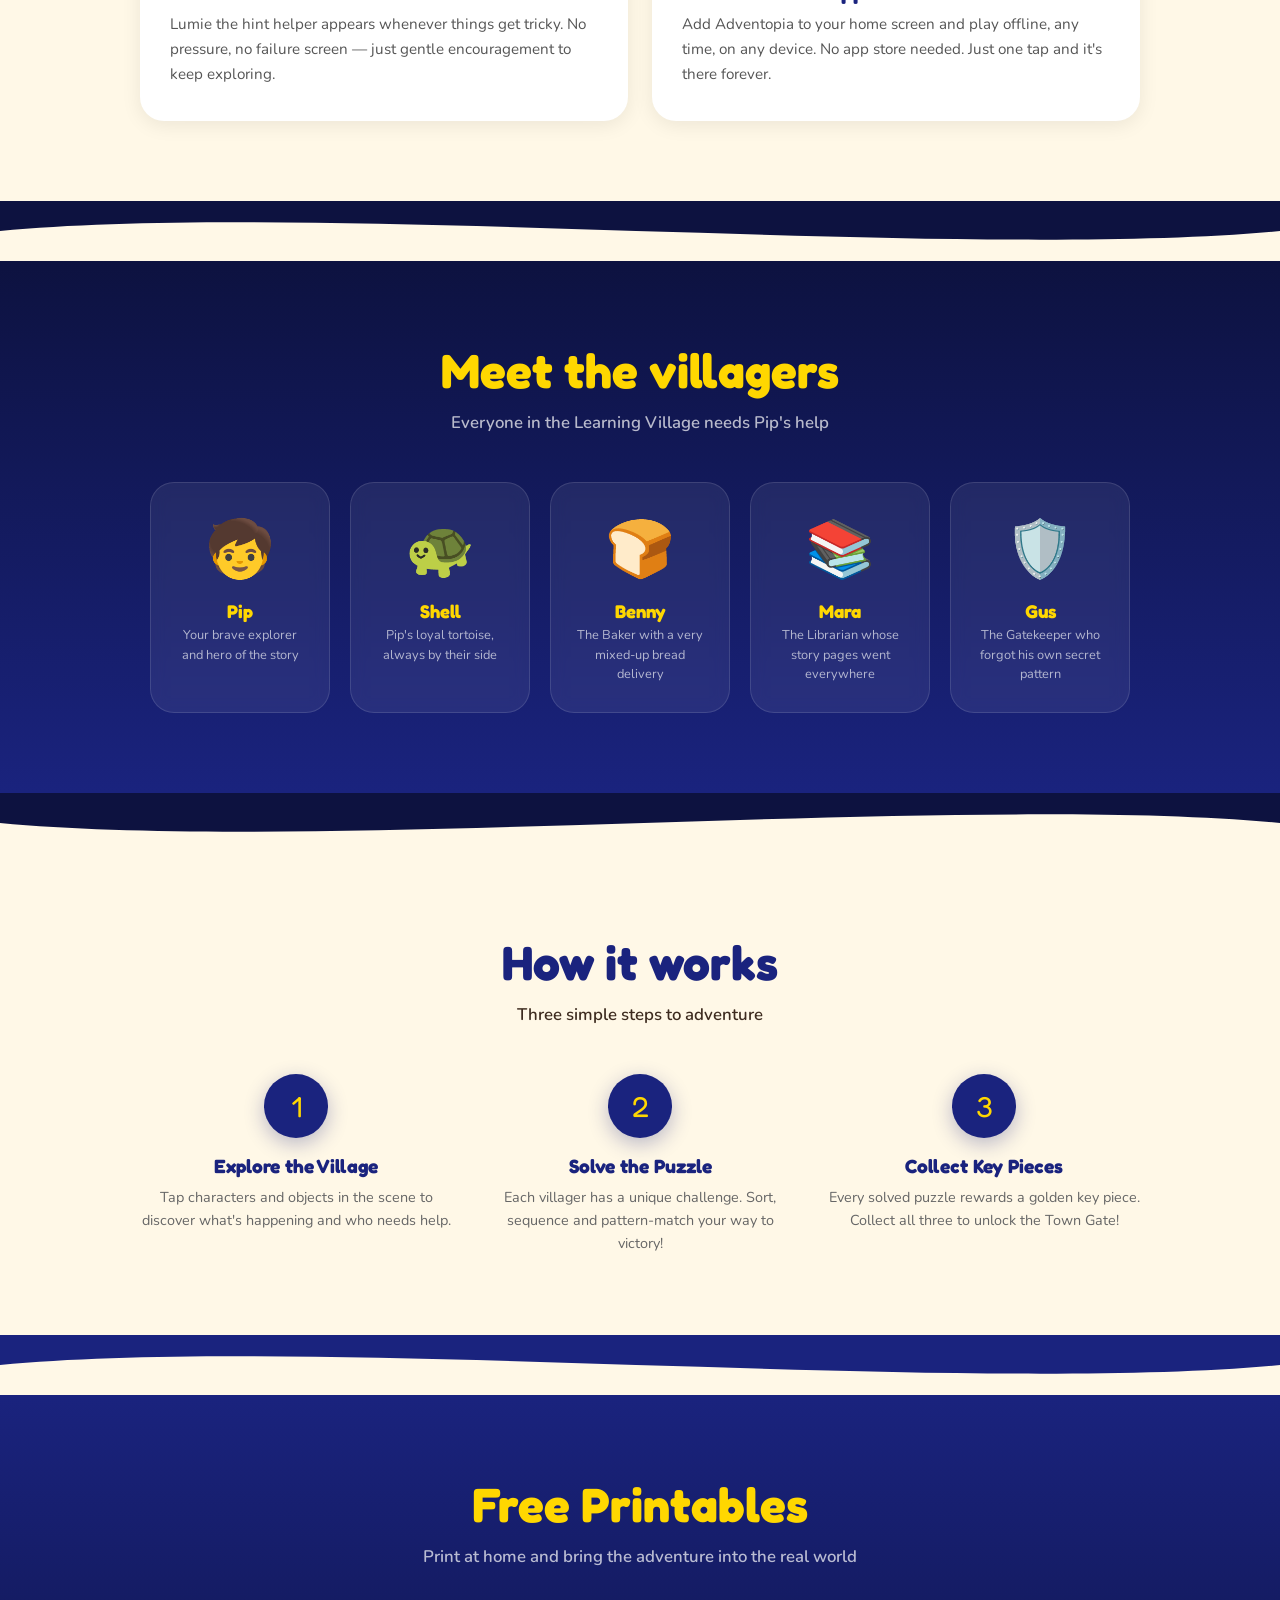
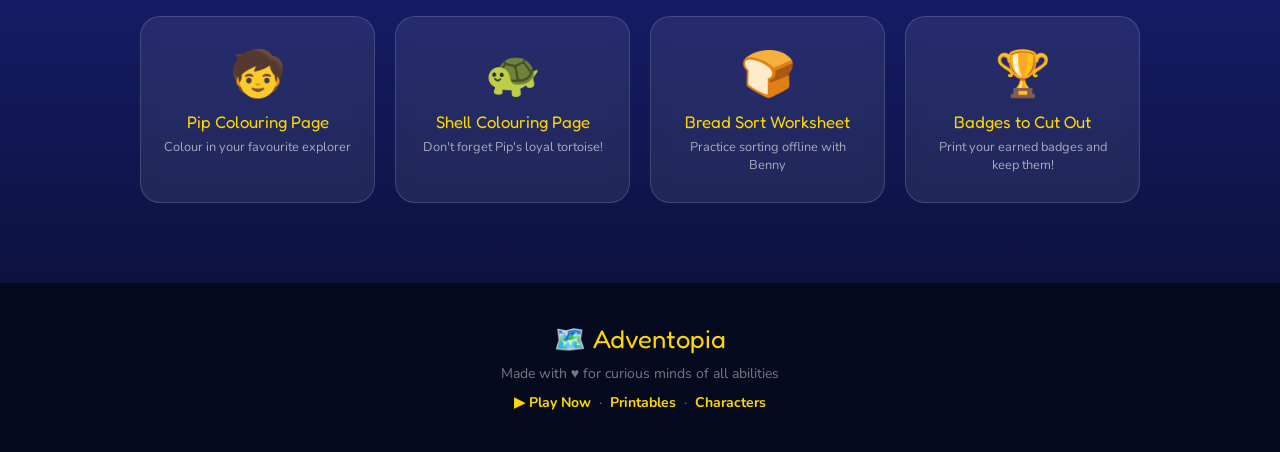
==== commit 0145e166: "update" ====
--- a/index.html
+++ b/index.html
@@ -2,70 +2,774 @@
 <html lang="en">
 <head>
   <meta charset="UTF-8">
-  <!-- Social Share / OG Meta Tags -->
+
+  <!-- SEO & Social -->
+  <meta name="viewport" content="width=device-width, initial-scale=1.0">
+  <meta name="description" content="A magical story-driven adventure game for curious minds. Solve puzzles, collect badges, and explore The Learning Village!" />
   <meta property="og:title" content="Adventopia — Explore. Learn. Play." />
   <meta property="og:description" content="A magical story-driven adventure game for curious minds. Solve puzzles, collect badges, and explore The Learning Village!" />
-  <meta property="og:image" content="https://kynaruniverse.github.io/adventopia/og-image.png" />
+  <meta property="og:image" content="https://kynaruniverse.github.io/adventopia/og_image.png" />
   <meta property="og:image:width" content="1200" />
   <meta property="og:image:height" content="630" />
   <meta property="og:type" content="website" />
   <meta property="og:url" content="https://kynaruniverse.github.io/adventopia" />
-
-  <!-- Twitter/X Card -->
   <meta name="twitter:card" content="summary_large_image" />
   <meta name="twitter:title" content="Adventopia — Explore. Learn. Play." />
-  <meta name="twitter:description" content="A magical story-driven adventure game for curious minds. Solve puzzles, collect badges, and explore The Learning Village!" />
-  <meta name="twitter:image" content="https://kynaruniverse.github.io/adventopia/og-image.png" />
+  <meta name="twitter:description" content="A magical story-driven adventure game for curious minds." />
+  <meta name="twitter:image" content="https://kynaruniverse.github.io/adventopia/og_image.png" />
+
   <link rel="icon" type="image/png" href="game/assets/icons/icon-192.png" />
-  <meta name="viewport" content="width=device-width, initial-scale=1.0">
-  <title>Adventopia – Magical Learning Adventures</title>
+  <title>Adventopia — Explore. Learn. Play.</title>
+
+  <!-- Fonts -->
+  <link rel="preconnect" href="https://fonts.googleapis.com" />
+  <link rel="preconnect" href="https://fonts.gstatic.com" crossorigin />
+  <link href="https://fonts.googleapis.com/css2?family=Fredoka+One&family=Nunito:wght@400;600;700;800&display=swap" rel="stylesheet" />
+
   <style>
-    * { margin:0; padding:0; box-sizing:border-box; }
-    body { font-family:'Segoe UI',Arial,sans-serif; background:linear-gradient(135deg,#0f172a,#1e3a8a); color:white; text-align:center; line-height:1.6; }
-    .hero { padding:80px 20px; max-width:800px; margin:0 auto; }
-    h1 { font-size:3.2rem; margin-bottom:16px; text-shadow:0 4px 15px rgba(0,0,0,0.4); }
-    .lead { font-size:1.25rem; opacity:0.95; margin-bottom:40px; }
-    .btn { display:inline-block; padding:18px 50px; margin:10px; background:#FFD700; color:#1e3a8a; border-radius:50px; text-decoration:none; font-weight:bold; font-size:1.5rem; box-shadow:0 10px 25px rgba(255,215,0,0.5); }
-    section { padding:60px 20px; max-width:900px; margin:0 auto; }
-    h2 { font-size:2.2rem; margin-bottom:30px; color:#FFD700; }
-    .gallery { display:grid; grid-template-columns:repeat(auto-fit,minmax(280px,1fr)); gap:30px; }
-    .card { background:rgba(255,255,255,0.1); border-radius:20px; padding:30px; backdrop-filter:blur(10px); }
-    .printables-grid { display:grid; grid-template-columns:repeat(auto-fit,minmax(200px,1fr)); gap:20px; }
-    .print-link { background:rgba(255,255,255,0.15); padding:20px; border-radius:15px; text-decoration:none; color:white; font-weight:bold; }
-    footer { background:rgba(0,0,0,0.3); padding:30px; font-size:0.9rem; opacity:0.8; }
+    /* ─── TOKENS ─── */
+    :root {
+      --sky:      #f5c842;
+      --sun:      #ff9c1a;
+      --earth:    #3d2b1f;
+      --navy:     #1a237e;
+      --blue:     #2C5F8A;
+      --green:    #4caf50;
+      --cream:    #fff8e7;
+      --gold:     #FFD700;
+      --red:      #e53935;
+      --white:    #ffffff;
+      --r:        20px;          /* base border-radius */
+      --shadow:   0 8px 32px rgba(0,0,0,0.18);
+    }
+
+    /* ─── RESET ─── */
+    *, *::before, *::after { margin:0; padding:0; box-sizing:border-box; }
+
+    html { scroll-behavior: smooth; }
+
+    body {
+      font-family: 'Nunito', sans-serif;
+      background: var(--navy);
+      color: var(--earth);
+      overflow-x: hidden;
+      cursor: url("data:image/svg+xml,%3Csvg xmlns='http://www.w3.org/2000/svg' width='32' height='32' viewBox='0 0 32 32'%3E%3Ctext y='26' font-size='26'%3E🗺️%3C/text%3E%3C/svg%3E") 4 4, auto;
+    }
+
+    /* ─── FLOATING STARS ─── */
+    .stars {
+      position: fixed;
+      inset: 0;
+      pointer-events: none;
+      z-index: 0;
+      overflow: hidden;
+    }
+    .star {
+      position: absolute;
+      border-radius: 50%;
+      background: rgba(255,215,0,0.6);
+      animation: twinkle var(--dur, 3s) ease-in-out infinite var(--delay, 0s);
+    }
+    @keyframes twinkle {
+      0%,100% { opacity:0.2; transform:scale(1); }
+      50%      { opacity:1;   transform:scale(1.4); }
+    }
+
+    /* ─── WAVY SECTION DIVIDER ─── */
+    .wave {
+      display: block;
+      width: 100%;
+      overflow: hidden;
+      line-height: 0;
+    }
+    .wave svg { display: block; width: 100%; }
+
+    /* ─── NAV ─── */
+    nav {
+      position: fixed;
+      top: 0; left: 0; right: 0;
+      z-index: 100;
+      display: flex;
+      align-items: center;
+      justify-content: space-between;
+      padding: 12px 24px;
+      background: rgba(26,35,126,0.85);
+      backdrop-filter: blur(12px);
+      border-bottom: 2px solid rgba(255,215,0,0.2);
+    }
+    .nav-logo {
+      font-family: 'Fredoka One', sans-serif;
+      font-size: 1.4rem;
+      color: var(--gold);
+      text-decoration: none;
+      letter-spacing: 0.02em;
+    }
+    .nav-play {
+      font-family: 'Fredoka One', sans-serif;
+      font-size: 1rem;
+      background: var(--gold);
+      color: var(--navy);
+      padding: 8px 22px;
+      border-radius: 50px;
+      text-decoration: none;
+      transition: transform 0.15s, box-shadow 0.15s;
+      box-shadow: 0 4px 12px rgba(255,215,0,0.4);
+    }
+    .nav-play:hover {
+      transform: translateY(-2px) scale(1.04);
+      box-shadow: 0 8px 20px rgba(255,215,0,0.5);
+    }
+
+    /* ─── HERO ─── */
+    #hero {
+      position: relative;
+      min-height: 100vh;
+      display: flex;
+      flex-direction: column;
+      align-items: center;
+      justify-content: center;
+      text-align: center;
+      padding: 120px 24px 80px;
+      background:
+        radial-gradient(ellipse 80% 60% at 50% 0%, #ffce3a 0%, transparent 70%),
+        radial-gradient(ellipse 60% 40% at 80% 20%, #ff9c1a44 0%, transparent 60%),
+        linear-gradient(180deg, #1a2080 0%, #0d1240 100%);
+      overflow: hidden;
+      z-index: 1;
+    }
+
+    /* Floating clouds */
+    .cloud {
+      position: absolute;
+      border-radius: 50px;
+      background: rgba(255,255,255,0.08);
+      filter: blur(2px);
+      animation: drift var(--dur, 18s) ease-in-out infinite alternate;
+    }
+    @keyframes drift {
+      from { transform: translateX(-20px) translateY(0); }
+      to   { transform: translateX(20px)  translateY(-10px); }
+    }
+
+    .hero-eyebrow {
+      font-family: 'Nunito', sans-serif;
+      font-size: 0.95rem;
+      font-weight: 800;
+      letter-spacing: 0.18em;
+      text-transform: uppercase;
+      color: var(--gold);
+      margin-bottom: 16px;
+      animation: fadeUp 0.6s ease-out both;
+    }
+
+    .hero-title {
+      font-family: 'Fredoka One', sans-serif;
+      font-size: clamp(3.2rem, 10vw, 7rem);
+      color: var(--white);
+      line-height: 1.05;
+      text-shadow:
+        0 4px 0 rgba(0,0,0,0.25),
+        0 0 60px rgba(255,215,0,0.3);
+      margin-bottom: 8px;
+      animation: fadeUp 0.7s 0.1s ease-out both;
+    }
+
+    .hero-title span {
+      color: var(--gold);
+      display: inline-block;
+      animation: wobble 3s 1.5s ease-in-out infinite;
+    }
+    @keyframes wobble {
+      0%,100% { transform: rotate(-1deg) scale(1);   }
+      50%      { transform: rotate(1deg)  scale(1.04); }
+    }
+
+    .hero-sub {
+      font-size: clamp(1.05rem, 2.5vw, 1.35rem);
+      font-weight: 600;
+      color: rgba(255,255,255,0.88);
+      max-width: 560px;
+      margin: 0 auto 48px;
+      line-height: 1.7;
+      animation: fadeUp 0.7s 0.2s ease-out both;
+    }
+
+    .hero-cta {
+      display: inline-flex;
+      align-items: center;
+      gap: 12px;
+      font-family: 'Fredoka One', sans-serif;
+      font-size: clamp(1.3rem, 3vw, 1.75rem);
+      background: var(--gold);
+      color: var(--navy);
+      padding: 18px 52px;
+      border-radius: 100px;
+      text-decoration: none;
+      box-shadow:
+        0 8px 0 #b8860b,
+        0 12px 30px rgba(255,215,0,0.45);
+      transition: transform 0.15s, box-shadow 0.15s;
+      animation: fadeUp 0.7s 0.35s ease-out both;
+      position: relative;
+      z-index: 2;
+    }
+    .hero-cta:hover {
+      transform: translateY(-4px);
+      box-shadow: 0 12px 0 #b8860b, 0 18px 40px rgba(255,215,0,0.5);
+    }
+    .hero-cta:active {
+      transform: translateY(2px);
+      box-shadow: 0 4px 0 #b8860b, 0 6px 20px rgba(255,215,0,0.3);
+    }
+
+    .hero-badges {
+      display: flex;
+      gap: 16px;
+      margin-top: 40px;
+      flex-wrap: wrap;
+      justify-content: center;
+      animation: fadeUp 0.7s 0.5s ease-out both;
+    }
+    .hero-badge {
+      background: rgba(255,255,255,0.1);
+      border: 1.5px solid rgba(255,255,255,0.2);
+      backdrop-filter: blur(6px);
+      border-radius: 50px;
+      padding: 8px 18px;
+      font-size: 0.85rem;
+      font-weight: 700;
+      color: rgba(255,255,255,0.9);
+      display: flex;
+      align-items: center;
+      gap: 6px;
+    }
+
+    @keyframes fadeUp {
+      from { opacity:0; transform:translateY(24px); }
+      to   { opacity:1; transform:translateY(0); }
+    }
+
+    /* ─── SECTION SHARED ─── */
+    .section {
+      position: relative;
+      z-index: 1;
+      padding: 80px 24px;
+    }
+
+    .section-inner {
+      max-width: 1000px;
+      margin: 0 auto;
+    }
+
+    .section-title {
+      font-family: 'Fredoka One', sans-serif;
+      font-size: clamp(2rem, 5vw, 3rem);
+      text-align: center;
+      margin-bottom: 12px;
+    }
+
+    .section-sub {
+      text-align: center;
+      font-size: 1.05rem;
+      font-weight: 600;
+      margin-bottom: 48px;
+      opacity: 0.75;
+    }
+
+    /* ─── STORY SECTION ─── */
+    #story {
+      background: var(--cream);
+    }
+    #story .section-title { color: var(--navy); }
+    #story .section-sub   { color: var(--earth); }
+
+    .story-grid {
+      display: grid;
+      grid-template-columns: 1fr 1fr;
+      gap: 24px;
+    }
+
+    .story-card {
+      background: white;
+      border-radius: 24px;
+      padding: 32px 28px;
+      box-shadow: 0 4px 20px rgba(0,0,0,0.08);
+      border: 2px solid transparent;
+      transition: transform 0.2s, border-color 0.2s, box-shadow 0.2s;
+      position: relative;
+      overflow: hidden;
+    }
+    .story-card::before {
+      content: '';
+      position: absolute;
+      top: 0; left: 0; right: 0;
+      height: 5px;
+      background: var(--accent, var(--gold));
+      border-radius: 24px 24px 0 0;
+    }
+    .story-card:hover {
+      transform: translateY(-6px);
+      border-color: var(--accent, var(--gold));
+      box-shadow: 0 12px 36px rgba(0,0,0,0.12);
+    }
+    .story-card .icon {
+      font-size: 3rem;
+      margin-bottom: 14px;
+      display: block;
+    }
+    .story-card h3 {
+      font-family: 'Fredoka One', sans-serif;
+      font-size: 1.4rem;
+      color: var(--navy);
+      margin-bottom: 8px;
+    }
+    .story-card p {
+      font-size: 0.95rem;
+      line-height: 1.65;
+      color: #555;
+    }
+
+    /* ─── CHARACTERS SECTION ─── */
+    #characters {
+      background: linear-gradient(180deg, #0d1240 0%, #1a237e 100%);
+    }
+    #characters .section-title { color: var(--gold); }
+    #characters .section-sub   { color: rgba(255,255,255,0.7); }
+
+    .char-grid {
+      display: flex;
+      gap: 20px;
+      flex-wrap: wrap;
+      justify-content: center;
+    }
+
+    .char-card {
+      background: rgba(255,255,255,0.07);
+      border: 1.5px solid rgba(255,255,255,0.12);
+      border-radius: 24px;
+      padding: 28px 22px;
+      width: 180px;
+      text-align: center;
+      backdrop-filter: blur(8px);
+      transition: transform 0.2s, background 0.2s;
+      cursor: default;
+    }
+    .char-card:hover {
+      transform: translateY(-8px) rotate(-1deg);
+      background: rgba(255,255,255,0.13);
+    }
+    .char-card .char-emoji {
+      font-size: 3.5rem;
+      display: block;
+      margin-bottom: 12px;
+      animation: float var(--dur, 3s) ease-in-out infinite var(--delay, 0s);
+    }
+    @keyframes float {
+      0%,100% { transform: translateY(0);   }
+      50%      { transform: translateY(-8px); }
+    }
+    .char-card h3 {
+      font-family: 'Fredoka One', sans-serif;
+      font-size: 1.15rem;
+      color: var(--gold);
+      margin-bottom: 4px;
+    }
+    .char-card p {
+      font-size: 0.8rem;
+      color: rgba(255,255,255,0.65);
+      line-height: 1.5;
+    }
+
+    /* ─── HOW IT WORKS ─── */
+    #how {
+      background: var(--cream);
+    }
+    #how .section-title { color: var(--navy); }
+    #how .section-sub   { color: var(--earth); }
+
+    .steps {
+      display: grid;
+      grid-template-columns: repeat(auto-fit, minmax(200px, 1fr));
+      gap: 32px;
+      counter-reset: step;
+    }
+
+    .step {
+      text-align: center;
+      position: relative;
+    }
+    .step-num {
+      width: 64px;
+      height: 64px;
+      border-radius: 50%;
+      background: var(--navy);
+      color: var(--gold);
+      font-family: 'Fredoka One', sans-serif;
+      font-size: 1.8rem;
+      display: flex;
+      align-items: center;
+      justify-content: center;
+      margin: 0 auto 16px;
+      box-shadow: 0 6px 20px rgba(26,35,126,0.3);
+    }
+    .step h3 {
+      font-family: 'Fredoka One', sans-serif;
+      font-size: 1.2rem;
+      color: var(--navy);
+      margin-bottom: 8px;
+    }
+    .step p {
+      font-size: 0.9rem;
+      color: #666;
+      line-height: 1.6;
+    }
+
+    /* ─── PRINTABLES ─── */
+    #printables {
+      background: linear-gradient(180deg, #1a237e 0%, #0d1240 100%);
+    }
+    #printables .section-title { color: var(--gold); }
+    #printables .section-sub   { color: rgba(255,255,255,0.7); }
+
+    .print-grid {
+      display: grid;
+      grid-template-columns: repeat(auto-fit, minmax(200px, 1fr));
+      gap: 20px;
+    }
+
+    .print-card {
+      background: rgba(255,255,255,0.08);
+      border: 1.5px solid rgba(255,255,255,0.15);
+      border-radius: 20px;
+      padding: 28px 20px;
+      text-align: center;
+      text-decoration: none;
+      color: white;
+      transition: transform 0.2s, background 0.2s;
+      backdrop-filter: blur(8px);
+    }
+    .print-card:hover {
+      transform: translateY(-6px);
+      background: rgba(255,255,255,0.14);
+    }
+    .print-card .print-icon {
+      font-size: 2.8rem;
+      display: block;
+      margin-bottom: 12px;
+    }
+    .print-card span {
+      font-family: 'Fredoka One', sans-serif;
+      font-size: 1.05rem;
+      color: var(--gold);
+      display: block;
+      margin-bottom: 6px;
+    }
+    .print-card p {
+      font-size: 0.8rem;
+      color: rgba(255,255,255,0.6);
+    }
+
+    /* ─── FOOTER ─── */
+    footer {
+      background: #060a1f;
+      padding: 40px 24px;
+      text-align: center;
+      color: rgba(255,255,255,0.45);
+      font-size: 0.875rem;
+    }
+    footer a {
+      color: var(--gold);
+      text-decoration: none;
+      font-weight: 700;
+    }
+    footer a:hover { text-decoration: underline; }
+    .footer-logo {
+      font-family: 'Fredoka One', sans-serif;
+      font-size: 1.6rem;
+      color: var(--gold);
+      display: block;
+      margin-bottom: 10px;
+    }
+
+    /* ─── SCROLL REVEAL ─── */
+    .reveal {
+      opacity: 0;
+      transform: translateY(32px);
+      transition: opacity 0.6s ease-out, transform 0.6s ease-out;
+    }
+    .reveal.visible {
+      opacity: 1;
+      transform: none;
+    }
+    .reveal-delay-1 { transition-delay: 0.1s; }
+    .reveal-delay-2 { transition-delay: 0.2s; }
+    .reveal-delay-3 { transition-delay: 0.3s; }
+    .reveal-delay-4 { transition-delay: 0.4s; }
+
+    /* ─── RESPONSIVE ─── */
+    @media (max-width: 700px) {
+      nav { padding: 10px 16px; }
+      .nav-logo { font-size: 1.1rem; }
+
+      .story-grid {
+        grid-template-columns: 1fr;
+      }
+
+      .char-card { width: 140px; padding: 20px 14px; }
+      .char-card .char-emoji { font-size: 2.8rem; }
+
+      .section { padding: 56px 16px; }
+
+      .hero-cta { padding: 16px 36px; }
+    }
+
+    @media (max-width: 400px) {
+      .char-grid { gap: 12px; }
+      .char-card { width: 120px; }
+    }
+
+    /* ─── REDUCED MOTION ─── */
+    @media (prefers-reduced-motion: reduce) {
+      *, *::before, *::after {
+        animation-duration: 0.01ms !important;
+        transition-duration: 0.01ms !important;
+      }
+    }
   </style>
 </head>
 <body>
-  <div class="hero">
-    <h1>🗺️ Adventopia</h1>
-    <p class="lead">Explore magical worlds, solve puzzles, and learn with Pip & Shell the tortoise!</p>
-    <a href="game/index.html" class="btn">▶️ PLAY THE GAME</a>
-  </div>
-
-  <section>
-    <h2>Meet Your Friends</h2>
-    <div class="gallery">
-      <div class="card"><h3>🧒 Pip</h3><p>Your brave explorer!</p></div>
-      <div class="card"><h3>🐢 Shell</h3><p>Pip's loyal tortoise friend</p></div>
-      <div class="card"><h3>🍞 Benny</h3><p>The Baker who needs help sorting bread</p></div>
-      <div class="card"><h3>📚 Mara</h3><p>The Librarian with mixed-up story pages</p></div>
-      <div class="card"><h3>🛡️ Gus</h3><p>The Gatekeeper who forgot the pattern</p></div>
+
+  <!-- Floating stars background -->
+  <div class="stars" aria-hidden="true" id="stars"></div>
+
+  <!-- NAV -->
+  <nav>
+    <a href="#" class="nav-logo">🗺️ Adventopia</a>
+    <a href="game/index.html" class="nav-play">▶ Play Free</a>
+  </nav>
+
+  <!-- HERO -->
+  <section id="hero">
+    <!-- Clouds -->
+    <div class="cloud" style="width:220px;height:60px;top:18%;left:5%;--dur:20s"></div>
+    <div class="cloud" style="width:160px;height:44px;top:30%;right:8%;--dur:15s"></div>
+    <div class="cloud" style="width:280px;height:70px;top:60%;left:12%;--dur:22s"></div>
+
+    <p class="hero-eyebrow">✨ A world of wonder awaits</p>
+    <h1 class="hero-title">
+      Adven<span>topia</span>
+    </h1>
+    <p class="hero-sub">
+      Join Pip &amp; Shell on a magical journey through the Learning Village.
+      Solve puzzles, make friends, and discover that learning is the greatest adventure of all.
+    </p>
+
+    <a href="game/index.html" class="hero-cta">
+      ▶ Start Your Adventure
+    </a>
+
+    <div class="hero-badges">
+      <div class="hero-badge">🆓 Completely Free</div>
+      <div class="hero-badge">🧩 3 Puzzles to Solve</div>
+      <div class="hero-badge">🏆 Badges to Earn</div>
+      <div class="hero-badge">📱 Works on Any Device</div>
     </div>
   </section>
 
-  <section>
-    <h2>Free Printables</h2>
-    <div class="printables-grid">
-      <a href="printables/coloring-pip.html" class="print-link" target="_blank">🧒 Pip Coloring Page</a>
-      <a href="printables/coloring-shell.html" class="print-link" target="_blank">🐢 Shell Coloring Page</a>
-      <a href="printables/bread-sort-worksheet.html" class="print-link" target="_blank">🍞 Bread Sort Worksheet</a>
-      <a href="printables/badges-print.html" class="print-link" target="_blank">🏆 Badges to Cut Out</a>
+  <!-- WAVE -->
+  <div class="wave">
+    <svg viewBox="0 0 1440 60" preserveAspectRatio="none" style="height:60px">
+      <path d="M0,30 C360,60 1080,0 1440,30 L1440,60 L0,60 Z" fill="#fff8e7"/>
+    </svg>
+  </div>
+
+  <!-- STORY / FEATURES -->
+  <section id="story" class="section">
+    <div class="section-inner">
+      <h2 class="section-title reveal">Why kids love Adventopia</h2>
+      <p class="section-sub reveal reveal-delay-1">Built for curious minds of all abilities</p>
+
+      <div class="story-grid">
+        <div class="story-card reveal reveal-delay-1" style="--accent:#FFD700">
+          <span class="icon">🧩</span>
+          <h3>Three Unique Puzzles</h3>
+          <p>Sort Benny's bread, put Mara's story pages back in order, and crack Gus's secret gate pattern. Every puzzle is different and genuinely fun.</p>
+        </div>
+        <div class="story-card reveal reveal-delay-2" style="--accent:#4CAF50">
+          <span class="icon">🏆</span>
+          <h3>Earn Real Badges</h3>
+          <p>Complete each challenge and collect a badge you can print out and keep forever. Super Sorter, Story Keeper, Village Hero — can you earn them all?</p>
+        </div>
+        <div class="story-card reveal reveal-delay-3" style="--accent:#2C5F8A">
+          <span class="icon">💡</span>
+          <h3>Never Gets Stuck</h3>
+          <p>Lumie the hint helper appears whenever things get tricky. No pressure, no failure screen — just gentle encouragement to keep exploring.</p>
+        </div>
+        <div class="story-card reveal reveal-delay-4" style="--accent:#e53935">
+          <span class="icon">📱</span>
+          <h3>Install Like an App</h3>
+          <p>Add Adventopia to your home screen and play offline, any time, on any device. No app store needed. Just one tap and it's there forever.</p>
+        </div>
+      </div>
     </div>
   </section>
 
+  <!-- WAVE -->
+  <div class="wave" style="background:var(--cream)">
+    <svg viewBox="0 0 1440 60" preserveAspectRatio="none" style="height:60px">
+      <path d="M0,30 C360,0 1080,60 1440,30 L1440,0 L0,0 Z" fill="#0d1240"/>
+    </svg>
+  </div>
+
+  <!-- CHARACTERS -->
+  <section id="characters" class="section">
+    <div class="section-inner">
+      <h2 class="section-title reveal">Meet the villagers</h2>
+      <p class="section-sub reveal reveal-delay-1">Everyone in the Learning Village needs Pip's help</p>
+
+      <div class="char-grid">
+        <div class="char-card reveal" style="--dur:3.2s;--delay:0s">
+          <span class="char-emoji">🧒</span>
+          <h3>Pip</h3>
+          <p>Your brave explorer and hero of the story</p>
+        </div>
+        <div class="char-card reveal reveal-delay-1" style="--dur:2.8s;--delay:0.3s">
+          <span class="char-emoji">🐢</span>
+          <h3>Shell</h3>
+          <p>Pip's loyal tortoise, always by their side</p>
+        </div>
+        <div class="char-card reveal reveal-delay-2" style="--dur:3.5s;--delay:0.6s">
+          <span class="char-emoji">🍞</span>
+          <h3>Benny</h3>
+          <p>The Baker with a very mixed-up bread delivery</p>
+        </div>
+        <div class="char-card reveal reveal-delay-3" style="--dur:3s;--delay:0.9s">
+          <span class="char-emoji">📚</span>
+          <h3>Mara</h3>
+          <p>The Librarian whose story pages went everywhere</p>
+        </div>
+        <div class="char-card reveal reveal-delay-4" style="--dur:2.6s;--delay:1.2s">
+          <span class="char-emoji">🛡️</span>
+          <h3>Gus</h3>
+          <p>The Gatekeeper who forgot his own secret pattern</p>
+        </div>
+      </div>
+    </div>
+  </section>
+
+  <!-- WAVE -->
+  <div class="wave" style="background:#0d1240">
+    <svg viewBox="0 0 1440 60" preserveAspectRatio="none" style="height:60px">
+      <path d="M0,30 C360,60 1080,0 1440,30 L1440,60 L0,60 Z" fill="#fff8e7"/>
+    </svg>
+  </div>
+
+  <!-- HOW IT WORKS -->
+  <section id="how" class="section">
+    <div class="section-inner">
+      <h2 class="section-title reveal">How it works</h2>
+      <p class="section-sub reveal reveal-delay-1">Three simple steps to adventure</p>
+
+      <div class="steps">
+        <div class="step reveal reveal-delay-1">
+          <div class="step-num">1</div>
+          <h3>Explore the Village</h3>
+          <p>Tap characters and objects in the scene to discover what's happening and who needs help.</p>
+        </div>
+        <div class="step reveal reveal-delay-2">
+          <div class="step-num">2</div>
+          <h3>Solve the Puzzle</h3>
+          <p>Each villager has a unique challenge. Sort, sequence and pattern-match your way to victory!</p>
+        </div>
+        <div class="step reveal reveal-delay-3">
+          <div class="step-num">3</div>
+          <h3>Collect Key Pieces</h3>
+          <p>Every solved puzzle rewards a golden key piece. Collect all three to unlock the Town Gate!</p>
+        </div>
+      </div>
+    </div>
+  </section>
+
+  <!-- WAVE -->
+  <div class="wave" style="background:var(--cream)">
+    <svg viewBox="0 0 1440 60" preserveAspectRatio="none" style="height:60px">
+      <path d="M0,30 C360,0 1080,60 1440,30 L1440,0 L0,0 Z" fill="#1a237e"/>
+    </svg>
+  </div>
+
+  <!-- PRINTABLES -->
+  <section id="printables" class="section">
+    <div class="section-inner">
+      <h2 class="section-title reveal">Free Printables</h2>
+      <p class="section-sub reveal reveal-delay-1">Print at home and bring the adventure into the real world</p>
+
+      <div class="print-grid">
+        <a href="printables/coloring-pip.html" class="print-card reveal reveal-delay-1" target="_blank">
+          <span class="print-icon">🧒</span>
+          <span>Pip Colouring Page</span>
+          <p>Colour in your favourite explorer</p>
+        </a>
+        <a href="printables/coloring-shell.html" class="print-card reveal reveal-delay-2" target="_blank">
+          <span class="print-icon">🐢</span>
+          <span>Shell Colouring Page</span>
+          <p>Don't forget Pip's loyal tortoise!</p>
+        </a>
+        <a href="printables/bread-sort-worksheet.html" class="print-card reveal reveal-delay-3" target="_blank">
+          <span class="print-icon">🍞</span>
+          <span>Bread Sort Worksheet</span>
+          <p>Practice sorting offline with Benny</p>
+        </a>
+        <a href="printables/badges-print.html" class="print-card reveal reveal-delay-4" target="_blank">
+          <span class="print-icon">🏆</span>
+          <span>Badges to Cut Out</span>
+          <p>Print your earned badges and keep them!</p>
+        </a>
+      </div>
+    </div>
+  </section>
+
+  <!-- FOOTER -->
   <footer>
-    <p>Made with ♥ for curious minds | <a href="game/" style="color:#FFD700;">Play Now</a></p>
+    <span class="footer-logo">🗺️ Adventopia</span>
+    <p>Made with ♥ for curious minds of all abilities</p>
+    <p style="margin-top:10px">
+      <a href="game/index.html">▶ Play Now</a>
+      &nbsp;·&nbsp;
+      <a href="#printables">Printables</a>
+      &nbsp;·&nbsp;
+      <a href="#characters">Characters</a>
+    </p>
   </footer>
 
+  <script>
+    /* ── FLOATING STARS ── */
+    const starsEl = document.getElementById('stars');
+    for (let i = 0; i < 55; i++) {
+      const s = document.createElement('div');
+      s.className = 'star';
+      const size = Math.random() * 4 + 2;
+      s.style.cssText = `
+        width:${size}px; height:${size}px;
+        top:${Math.random()*100}%;
+        left:${Math.random()*100}%;
+        --dur:${(Math.random()*3+2).toFixed(1)}s;
+        --delay:-${(Math.random()*4).toFixed(1)}s;
+      `;
+      starsEl.appendChild(s);
+    }
+
+    /* ── SCROLL REVEAL ── */
+    const observer = new IntersectionObserver((entries) => {
+      entries.forEach(e => {
+        if (e.isIntersecting) {
+          e.target.classList.add('visible');
+          observer.unobserve(e.target);
+        }
+      });
+    }, { threshold: 0.12 });
+
+    document.querySelectorAll('.reveal').forEach(el => observer.observe(el));
+  </script>
+
 </body>
-</html>+</html>
